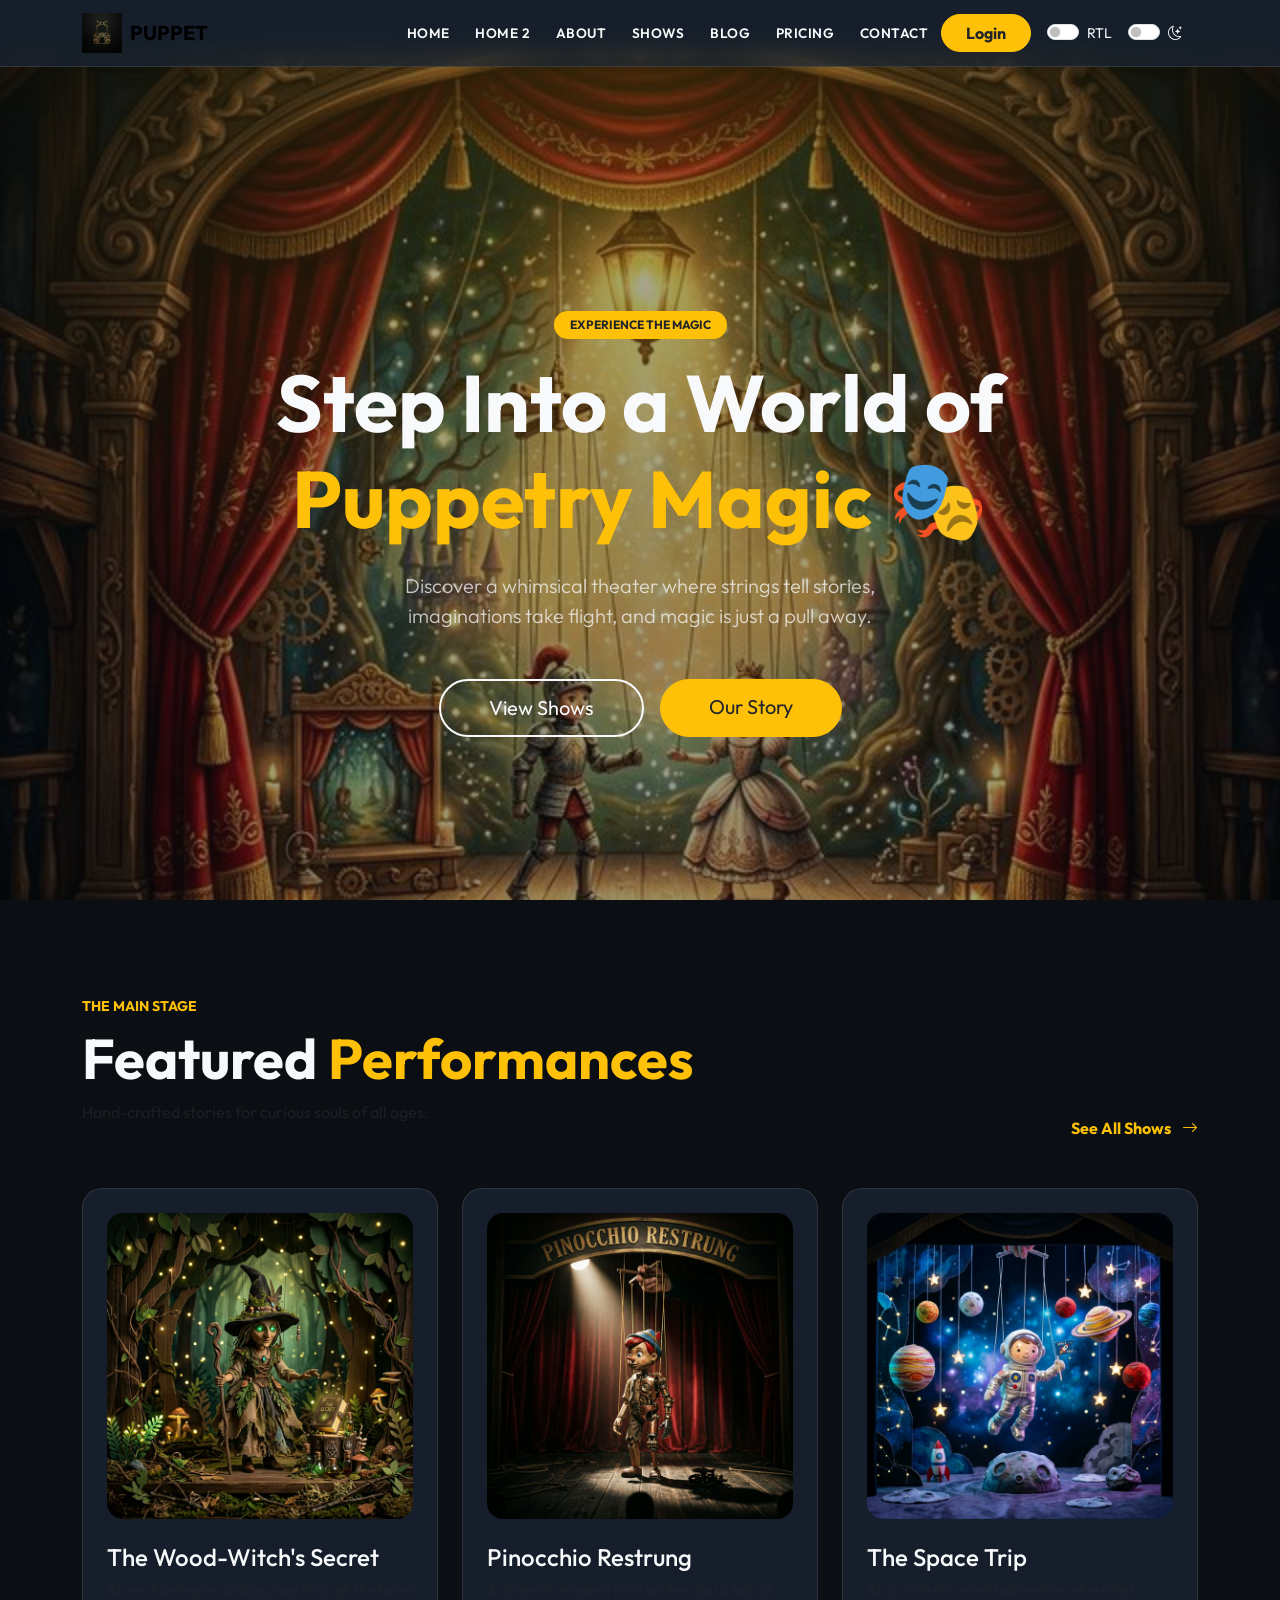
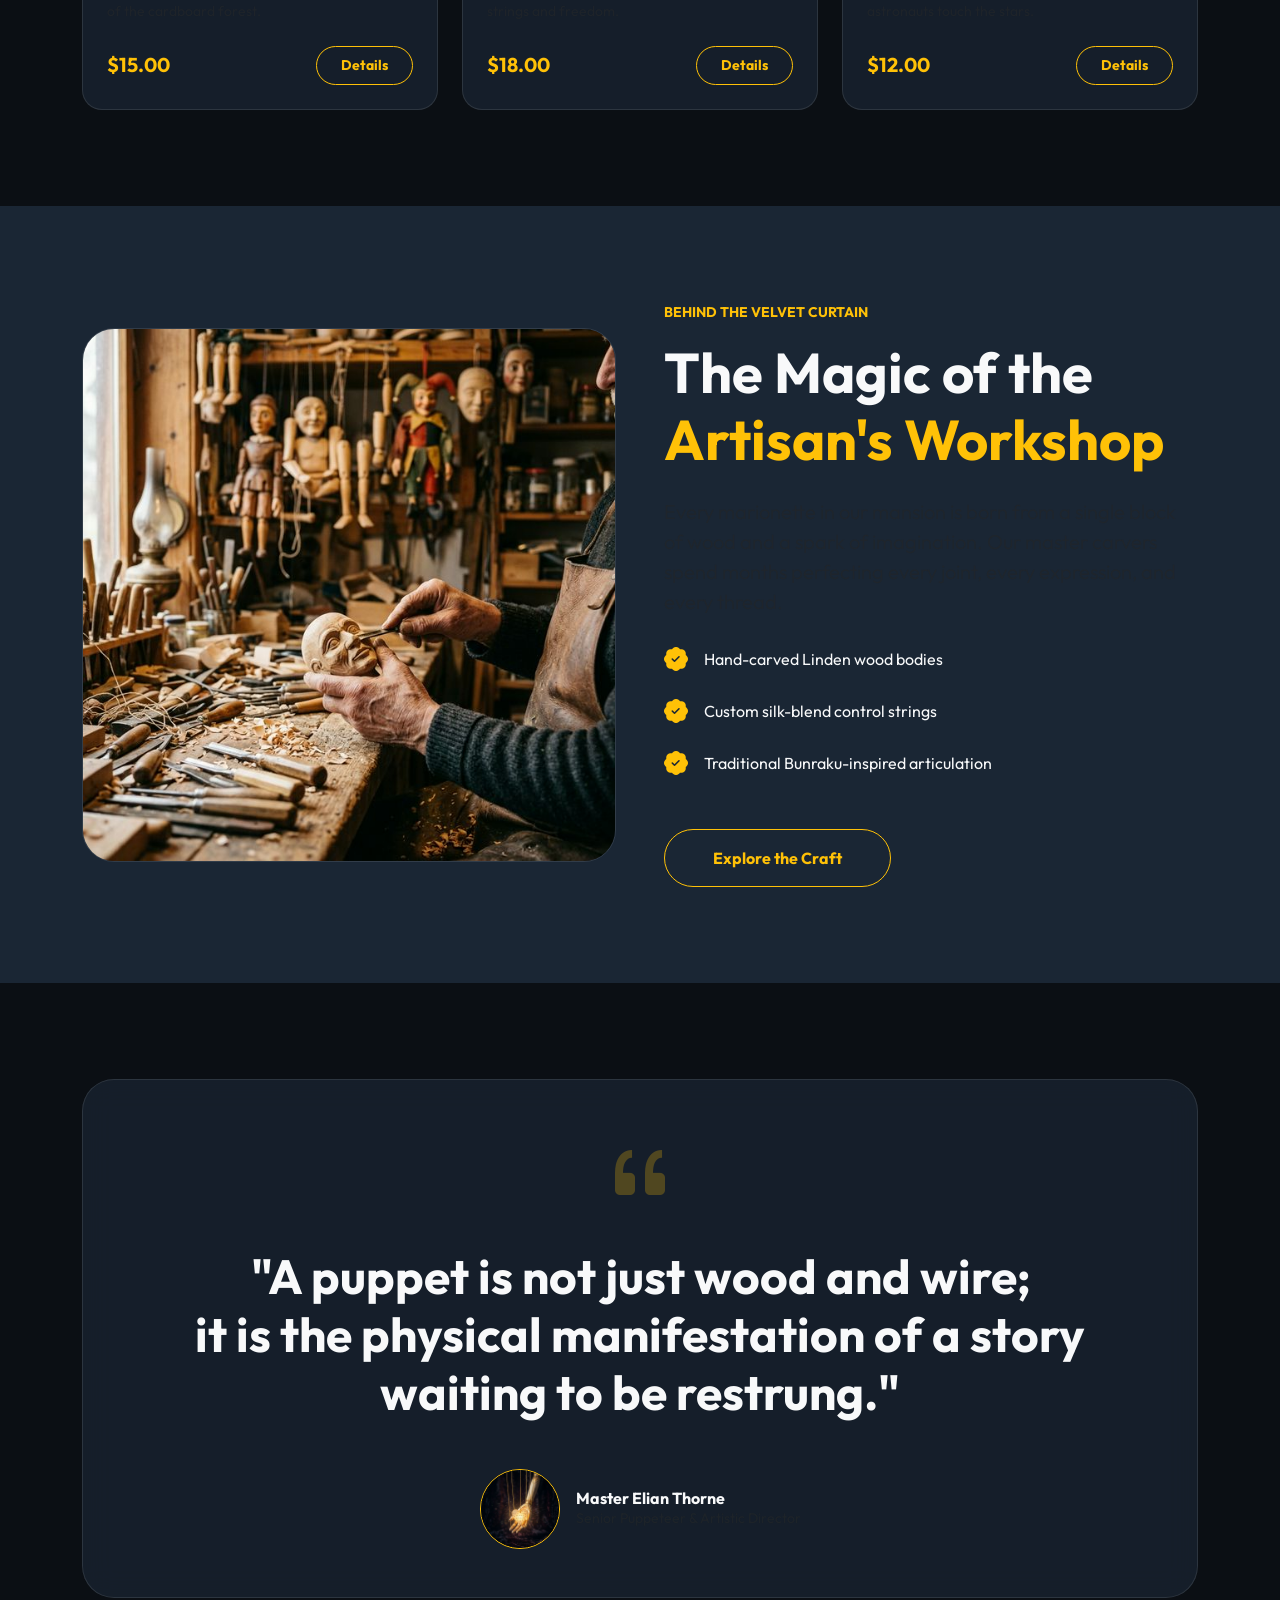
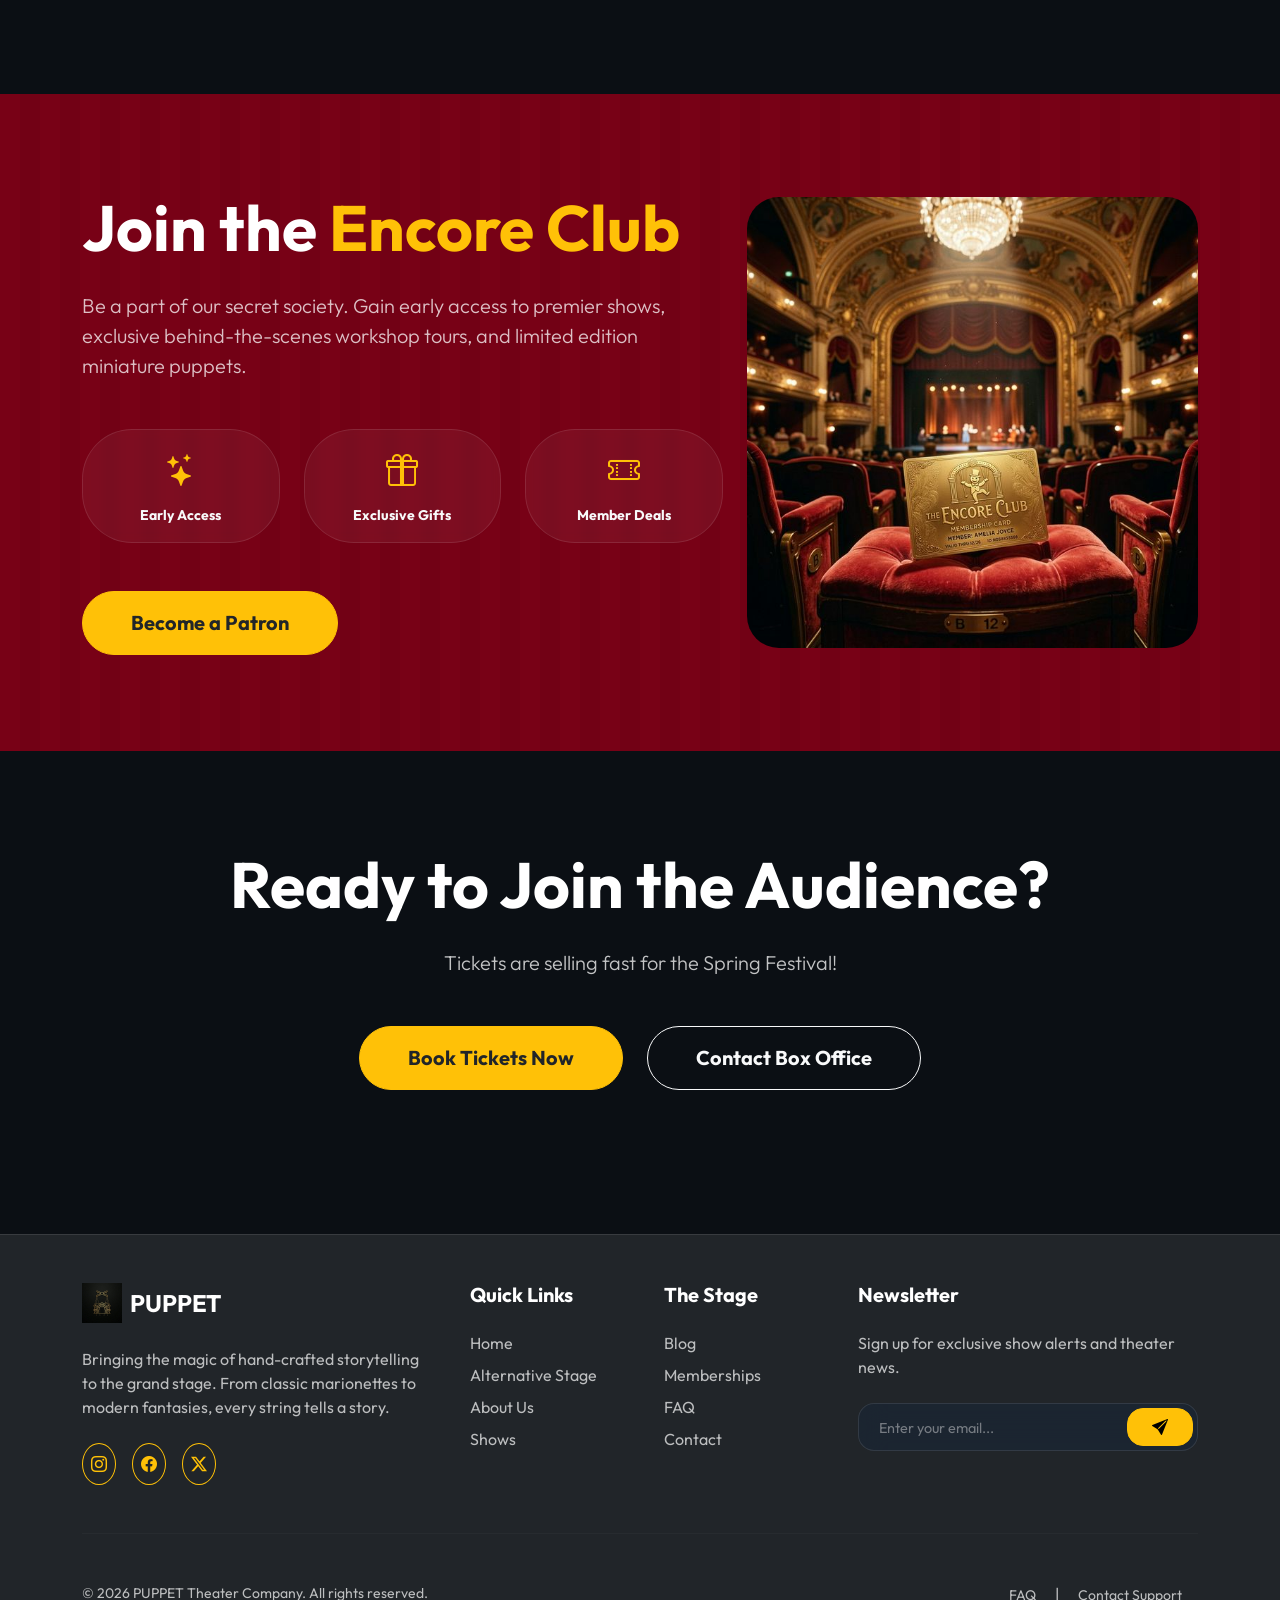
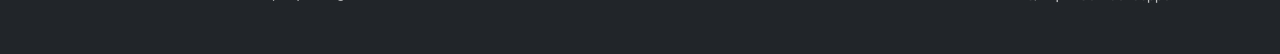
==== index.html @ 128536d9 "Add files via upload First Commit" ====
<!DOCTYPE html>
<html lang="en" dir="ltr">

<head>
    <meta charset="UTF-8">
    <meta name="viewport" content="width=device-width, initial-scale=1.0">
    <title>🎭 PUPPET | Magical Storytelling For All Ages</title>
    <link href="https://cdn.jsdelivr.net/npm/bootstrap@5.3.2/dist/css/bootstrap.min.css" rel="stylesheet">
    <link href="https://cdn.jsdelivr.net/npm/bootstrap-icons@1.11.1/font/bootstrap-icons.css" rel="stylesheet">
    <link href="https://fonts.googleapis.com/css2?family=Outfit:wght@300;400;600;700&display=swap" rel="stylesheet">
    <link rel="stylesheet" href="assets/css/style.css">
</head>

<body class="loading">
    <div class="curtain-container">
        <div class="curtain-side curtain-left"></div>
        <div class="curtain-side curtain-right"></div>
    </div>

    <nav class="navbar navbar-expand-lg nav-puppet fixed-top">
        <div class="container">
            <a class="navbar-brand d-flex align-items-center" href="index.html">
                <img src="assets/images/marionette-logo.png" alt="Puppet Logo" width="40" class="me-2-logical">
                <span class="fw-bold tracking-tight">PUPPET</span>
            </a>
            <button class="navbar-toggler" type="button" data-bs-toggle="collapse" data-bs-target="#mainNav"><span
                    class="navbar-toggler-icon"></span></button>
            <div class="collapse navbar-collapse" id="mainNav">
                <ul class="navbar-nav ms-auto-logical mb-2 mb-lg-0">
                    <li class="nav-item"><a class="nav-link" href="index.html">Home</a></li>
                    <li class="nav-item"><a class="nav-link" href="home-2.html">Home 2</a></li>
                    <li class="nav-item"><a class="nav-link" href="about.html">About</a></li>
                    <li class="nav-item"><a class="nav-link" href="shows.html">Shows</a></li>
                    <li class="nav-item"><a class="nav-link" href="blog.html">Blog</a></li>
                    <li class="nav-item"><a class="nav-link" href="pricing.html">Pricing</a></li>
                    <li class="nav-item"><a class="nav-link" href="contact.html">Contact</a></li>
                </ul>
                <div class="d-flex align-items-center ms-lg-4-logical mt-3 mt-lg-0">
                    <a href="login.html"
                        class="btn btn-warning fw-bold text-dark px-4 rounded-pill me-3-logical">Login</a>
                    <div class="form-check form-switch me-3-logical"><input class="form-check-input" type="checkbox"
                            id="rtl-toggle"><label class="form-check-label small" for="rtl-toggle">RTL</label></div>
                    <div class="form-check form-switch me-3-logical"><input class="form-check-input" type="checkbox"
                            id="theme-toggle"><label class="form-check-label small" for="theme-toggle"><i
                                class="bi bi-moon-stars"></i></label></div>
                </div>
            </div>
        </div>
    </nav>

    <header
        class="hero-section position-relative overflow-hidden d-flex align-items-center justify-content-center text-center">
        <div class="stage-layer stage-depth-1 position-absolute w-100 h-100"
            style="background: url('assets/images/hero-index.png') center/cover; opacity: 0.6;"></div>
        <div class="stage-layer stage-depth-2 position-absolute w-100 h-100"
            style="background: var(--puppet-gradient-stage);"></div>
        <div class="container position-relative z-3 pt-5 reveal">
            <span class="badge bg-warning text-dark px-3 py-2 mb-3 rounded-pill">EXPERIENCE THE MAGIC</span>
            <h1 class="display-1 fw-bold mb-4">Step Into a World of <br><span class="text-warning">Puppetry Magic
                    🎭</span></h1>
            <p class="lead mb-5 opacity-75 max-width-600 mx-auto">Discover a whimsical theater where strings tell
                stories, <br>imaginations take flight, and magic is just a pull away.</p>
            <div class="d-flex justify-content-center gap-3">
                <a href="#featured"
                    class="magnetic-btn btn btn-lg btn-outline-light border-2 px-5 text-decoration-none">View Shows</a>
                <a href="about.html" class="magnetic-btn btn btn-lg btn-warning text-dark px-5 text-decoration-none">Our
                    Story</a>
            </div>
        </div>
    </header>

    <section id="featured" class="py-section">
        <div class="container">
            <div class="d-flex justify-content-between align-items-end mb-5 reveal">
                <div>
                    <span class="text-warning fw-bold text-uppercase small tracking-widest mb-2 d-block">The Main
                        Stage</span>
                    <h2 class="display-4 fw-bold">Featured <span class="text-warning">Performances</span></h2>
                    <p class="text-muted">Hand-crafted stories for curious souls of all ages.</p>
                </div>
                <a href="shows.html" class="text-warning text-decoration-none fw-bold hover-translate-x transition-all">
                    See All Shows <i class="bi bi-arrow-right ms-2-logical"></i>
                </a>
            </div>
            <div class="row g-4">
                <div class="col-md-4 reveal">
                    <div class="anti-gravity-card h-100">
                        <div class="puppet-string"></div>
                        <div class="overflow-hidden rounded-4 mb-4">
                            <img src="assets/images/show1.png" alt="The Wood-Witch's Secret"
                                class="img-fluid hover-zoom transition-all duration-500">
                        </div>
                        <h3 class="h4 my-2">The Wood-Witch's Secret</h3>
                        <p class="small text-muted mb-4">An enchanting musical journey through the heart of the
                            cardboard forest.</p>
                        <div class="d-flex justify-content-between align-items-center">
                            <span class="fw-bold fs-5 text-warning">$15.00</span>
                            <a href="show-details.html"
                                class="btn btn-sm btn-outline-warning rounded-pill px-4 py-2 fw-bold">Details</a>
                        </div>
                    </div>
                </div>
                <!-- ... other items removed for brevity in thinking but I will include them in write ... -->
                <div class="col-md-4 reveal" style="transition-delay: 0.1s">
                    <div class="anti-gravity-card h-100">
                        <div class="puppet-string"></div>
                        <div class="overflow-hidden rounded-4 mb-4">
                            <img src="assets/images/show2.png" alt="Pinocchio Restrung"
                                class="img-fluid hover-zoom transition-all duration-500">
                        </div>
                        <h3 class="h4 my-2">Pinocchio Restrung</h3>
                        <p class="small text-muted mb-4">A dramatic modern twist on the classic tale of strings and
                            freedom.</p>
                        <div class="d-flex justify-content-between align-items-center">
                            <span class="fw-bold fs-5 text-warning">$18.00</span>
                            <a href="show-details.html"
                                class="btn btn-sm btn-outline-warning rounded-pill px-4 py-2 fw-bold">Details</a>
                        </div>
                    </div>
                </div>
                <div class="col-md-4 reveal" style="transition-delay: 0.2s">
                    <div class="anti-gravity-card h-100">
                        <div class="puppet-string"></div>
                        <div class="overflow-hidden rounded-4 mb-4">
                            <img src="assets/images/show3.png" alt="The Space Trip"
                                class="img-fluid hover-zoom transition-all duration-500">
                        </div>
                        <h3 class="h4 my-2">The Space Trip</h3>
                        <p class="small text-muted mb-4">An out-of-this-world adventure where felt astronauts touch the
                            stars.</p>
                        <div class="d-flex justify-content-between align-items-center">
                            <span class="fw-bold fs-5 text-warning">$12.00</span>
                            <a href="show-details.html"
                                class="btn btn-sm btn-outline-warning rounded-pill px-4 py-2 fw-bold">Details</a>
                        </div>
                    </div>
                </div>
            </div>
        </div>
    </section>

    <!-- 🛠️ NEW SECTION 1: THE ARTISAN'S WORKSHOP -->
    <section class="py-section bg-secondary-stage overflow-hidden">
        <div class="container">
            <div class="row align-items-center g-5">
                <div class="col-lg-6 reveal">
                    <div class="workshop-float">
                        <img src="assets/images/workshop.png" alt="Workshop"
                            class="img-fluid rounded-5 shadow-2xl border border-white border-opacity-10">
                    </div>
                </div>
                <div class="col-lg-6 reveal" style="transition-delay: 0.2s">
                    <span class="text-warning fw-bold text-uppercase small tracking-widest mb-3 d-block">Behind the
                        Velvet Curtain</span>
                    <h2 class="display-4 fw-bold mb-4">The Magic of the <br><span class="text-warning">Artisan's
                            Workshop</span></h2>
                    <p class="lead text-muted mb-4">Every marionette in our mansion is born from a single block of wood
                        and a spark of imagination. Our master carvers spend months perfecting every joint, every
                        expression, and every thread.</p>
                    <ul class="list-unstyled mb-5">
                        <li class="mb-3 d-flex align-items-center"><i
                                class="bi bi-patch-check-fill text-warning me-3 fs-4"></i> <span>Hand-carved Linden wood
                                bodies</span></li>
                        <li class="mb-3 d-flex align-items-center"><i
                                class="bi bi-patch-check-fill text-warning me-3 fs-4"></i> <span>Custom silk-blend
                                control strings</span></li>
                        <li class="mb-3 d-flex align-items-center"><i
                                class="bi bi-patch-check-fill text-warning me-3 fs-4"></i> <span>Traditional
                                Bunraku-inspired articulation</span></li>
                    </ul>
                    <a href="about.html" class="btn btn-outline-warning rounded-pill px-5 py-3 fw-bold">Explore the
                        Craft</a>
                </div>
            </div>
        </div>
    </section>

    <!-- 📜 NEW SECTION 2: PUPPET WISDOM -->
    <section class="py-section position-relative">
        <div class="container text-center reveal">
            <div class="wisdom-sparkle p-5 bg-glass rounded-5 border border-white border-opacity-10">
                <i class="bi bi-quote display-1 text-warning opacity-25 mb-4 d-block"></i>
                <h2 class="display-5 fw-bold mb-5 italic">"A puppet is not just wood and wire; <br>it is the physical
                    manifestation of a story <br>waiting to be restrung."</h2>
                <div class="d-flex justify-content-center align-items-center gap-3">
                    <img src="assets/images/wisdom.png" alt="Wisdom" class="rounded-circle border border-warning"
                        width="80" height="80" style="object-fit: cover;">
                    <div class="text-start">
                        <h4 class="h6 mb-0 fw-bold">Master Elian Thorne</h4>
                        <p class="small text-muted mb-0">Senior Puppeteer & Artistic Director</p>
                    </div>
                </div>
            </div>
        </div>
    </section>

    <!-- 🎟️ NEW SECTION 3: THE ENCORE CLUB -->
    <section class="py-section bg-curtain-texture">
        <div class="container">
            <div class="row align-items-center">
                <div class="col-lg-7 reveal encore-slide">
                    <h2 class="display-3 fw-bold text-white mb-4">Join the <span class="text-warning">Encore Club</span>
                    </h2>
                    <p class="lead text-white opacity-75 mb-5">Be a part of our secret society. Gain early access to
                        premier shows, exclusive behind-the-scenes workshop tours, and limited edition miniature
                        puppets.</p>
                    <div class="row g-4 mb-5">
                        <div class="col-6 col-md-4">
                            <div class="glass-pill p-3 text-center"><i
                                    class="bi bi-stars text-warning d-block mb-2 fs-2"></i><span
                                    class="small fw-bold">Early Access</span></div>
                        </div>
                        <div class="col-6 col-md-4">
                            <div class="glass-pill p-3 text-center"><i
                                    class="bi bi-gift text-warning d-block mb-2 fs-2"></i><span
                                    class="small fw-bold">Exclusive Gifts</span></div>
                        </div>
                        <div class="col-12 col-md-4">
                            <div class="glass-pill p-3 text-center"><i
                                    class="bi bi-ticket-perforated text-warning d-block mb-2 fs-2"></i><span
                                    class="small fw-bold">Member Deals</span></div>
                        </div>
                    </div>
                    <a href="signup.html" class="btn btn-warning btn-lg px-5 py-3 fw-bold text-dark rounded-pill">Become
                        a Patron</a>
                </div>
                <div class="col-lg-5 d-none d-lg-block reveal" style="transition-delay: 0.4s">
                    <img src="assets/images/club.png" alt="Encore Club" class="img-fluid rounded-5 shadow-2xl">
                </div>
            </div>
        </div>
    </section>

    <!-- 🎪 EVENT BANNER / CTA -->
    <section class="py-section text-center text-white overflow-hidden position-relative">
        <div class="container position-relative z-1 reveal">
            <h2 class="display-3 fw-bold mb-4">Ready to Join the Audience?</h2>
            <p class="lead mb-5 opacity-75">Tickets are selling fast for the Spring Festival!</p>
            <div class="d-flex justify-content-center gap-4">
                <a href="pricing.html"
                    class="magnetic-btn btn btn-warning btn-lg px-5 py-3 fw-bold text-dark text-decoration-none">Book
                    Tickets Now</a>
                <a href="contact.html"
                    class="magnetic-btn btn btn-outline-light btn-lg px-5 py-3 fw-bold text-decoration-none">Contact Box
                    Office</a>
            </div>
        </div>
    </section>

    <!-- 🎭 NEW 4-COLUMN FOOTER (PUPPET THEATER) -->
    <footer class="py-5 bg-dark border-top border-white border-opacity-10 mt-5">
        <div class="container">
            <div class="row g-5">
                <!-- Col 1: Branding & Socials -->
                <div class="col-lg-4 reveal">
                    <a class="navbar-brand d-flex align-items-center mb-4" href="index.html">
                        <img src="assets/images/marionette-logo.png" alt="Puppet Logo" width="40" class="me-2-logical">
                        <span class="fw-bold tracking-tight text-white fs-4">PUPPET</span>
                    </a>
                    <p class="text-muted mb-4 opacity-75">Bringing the magic of hand-crafted storytelling to the grand
                        stage. From classic marionettes to modern fantasies, every string tells a story.</p>
                    <div class="d-flex gap-3">
                        <a href="#" class="btn btn-outline-warning rounded-circle p-2 social-bounce-item"><i
                                class="bi bi-instagram"></i></a>
                        <a href="#" class="btn btn-outline-warning rounded-circle p-2 social-bounce-item"><i
                                class="bi bi-facebook"></i></a>
                        <a href="#" class="btn btn-outline-warning rounded-circle p-2 social-bounce-item"><i
                                class="bi bi-twitter-x"></i></a>
                    </div>
                </div>
                <!-- Col 2: Navigation -->
                <div class="col-lg-2 reveal" style="transition-delay: 0.1s">
                    <h5 class="fw-bold mb-4 text-white">Quick Links</h5>
                    <ul class="list-unstyled">
                        <li class="mb-2"><a href="index.html"
                                class="text-muted text-decoration-none hover-warning">Home</a></li>
                        <li class="mb-2"><a href="home-2.html"
                                class="text-muted text-decoration-none hover-warning">Alternative Stage</a></li>
                        <li class="mb-2"><a href="about.html"
                                class="text-muted text-decoration-none hover-warning">About Us</a></li>
                        <li class="mb-2"><a href="shows.html"
                                class="text-muted text-decoration-none hover-warning">Shows</a></li>
                    </ul>
                </div>
                <!-- Col 3: Community/Resources -->
                <div class="col-lg-2 reveal" style="transition-delay: 0.2s">
                    <h5 class="fw-bold mb-4 text-white">The Stage</h5>
                    <ul class="list-unstyled">
                        <li class="mb-2"><a href="blog.html"
                                class="text-muted text-decoration-none hover-warning">Blog</a></li>
                        <li class="mb-2"><a href="pricing.html"
                                class="text-muted text-decoration-none hover-warning">Memberships</a></li>
                        <li class="mb-2"><a href="faq.html"
                                class="text-muted text-decoration-none hover-warning">FAQ</a></li>
                        <li class="mb-2"><a href="contact.html"
                                class="text-muted text-decoration-none hover-warning">Contact</a></li>
                    </ul>
                </div>
                <!-- Col 4: Newsletter Subscription -->
                <div class="col-lg-4 reveal" style="transition-delay: 0.3s">
                    <h5 class="fw-bold mb-4 text-white">Newsletter</h5>
                    <p class="text-muted mb-4 opacity-75">Sign up for exclusive show alerts and theater news.</p>
                    <div class="input-group mb-3 bg-glass rounded-4 p-1">
                        <input type="email"
                            class="form-control bg-transparent border-0 text-white placeholder-muted px-3"
                            placeholder="Enter your email...">
                        <button class="btn btn-warning rounded-4 px-4" type="button"><i
                                class="bi bi-send-fill"></i></button>
                    </div>
                </div>
            </div>
            <hr class="my-5 border-white border-opacity-10 text-white">
            <div class="row align-items-center reveal" style="transition-delay: 0.4s">
                <div class="col-md-6 text-center text-md-start mb-3 mb-md-0">
                    <p class="mb-0 text-muted small">&copy; 2026 PUPPET Theater Company. All rights reserved.</p>
                </div>
                <div class="col-md-6 text-center text-md-end">
                    <a href="faq.html" class="text-muted text-decoration-none small mx-3 hover-warning">FAQ</a>
                    <span class="text-muted opacity-25">|</span>
                    <a href="contact.html" class="text-muted text-decoration-none small mx-3 hover-warning">Contact
                        Support</a>
                </div>
            </div>
        </div>
    </footer>

    <script src="https://cdn.jsdelivr.net/npm/bootstrap@5.3.2/dist/js/bootstrap.bundle.min.js"></script>
    <script src="assets/js/main.js"></script>
</body>

</html>
---- assets/css/style.css ----
/* 
    🎭 PUPPET THEATER COMPANY - CORE DESIGN SYSTEM
    ✨ Whimsical + Magical + Storybook
*/

:root {
    /* 🎨 COLOR SYSTEM (STRICT 3 BASE + EXTENSIONS) */
    --puppet-bg-dark: #0B0F14;
    --puppet-bg-secondary: #1A2634;
    --puppet-accent: #FFD700;
    --puppet-curtain-primary: #C1121F;
    --puppet-curtain-dark: #780116;
    --puppet-warm-beige: #F5E6CA;
    --puppet-sky-blue: #89CFF0;
    --puppet-text-light: #F8F9FA;
    --puppet-text-muted: #ADB5BD;

    --puppet-gradient-stage: radial-gradient(circle at top, rgba(255, 215, 0, 0.15) 0%, transparent 70%);
    --puppet-gradient-curtain: linear-gradient(90deg, #C1121F 0%, #E63946 25%, #C1121F 50%, #E63946 75%, #C1121F 100%);

    --ease-puppet: cubic-bezier(0.68, -0.6, 0.32, 1.6);
    --ease-float: cubic-bezier(0.445, 0.05, 0.55, 0.95);
    --animation-speed-slow: 4s;
    --animation-speed-base: 0.5s;
    --animation-speed-fast: 0.3s;

    --section-padding: 6rem 0;
    --card-radius: 20px;
    --glass-bg: rgba(26, 38, 52, 0.7);
    --glass-border: rgba(255, 255, 255, 0.1);
}

[data-theme="light"] {
    --puppet-bg-dark: #F5E6CA;
    --puppet-bg-secondary: #FFFFFF;
    --puppet-accent: #C1121F;
    --puppet-text-light: #0B0F14;
    --puppet-text-muted: #495057;
    --glass-bg: rgba(255, 255, 255, 0.8);
    --glass-border: rgba(11, 15, 20, 0.1);
    --puppet-gradient-stage: radial-gradient(circle at top, rgba(193, 18, 31, 0.05) 0%, transparent 70%);
}

* {
    margin: 0;
    padding: 0;
    box-sizing: border-box;
}

body {
    font-family: 'Outfit', sans-serif;
    background-color: var(--puppet-bg-dark);
    color: var(--puppet-text-light);
    overflow-x: hidden;
    scroll-behavior: smooth;
    transition: background-color 0.5s ease-in-out, color 0.5s ease-in-out;
}

[dir="rtl"] {
    text-align: right;
}

.anti-gravity-card {
    transition: transform var(--animation-speed-base) var(--ease-puppet), box-shadow var(--animation-speed-base) ease;
    border: 1px solid var(--glass-border);
    background: var(--glass-bg);
    border-radius: var(--card-radius);
    padding: 1.5rem;
    position: relative;
    overflow: hidden;
}

.anti-gravity-card:hover {
    transform: translateY(-20px) scale(1.02);
    box-shadow: 0 30px 60px -12px rgba(0, 0, 0, 0.5);
    border-color: var(--puppet-accent);
}

@keyframes puppet-sway {
    0% {
        transform: rotate(-3deg);
        transform-origin: top center;
    }

    50% {
        transform: rotate(3deg);
        transform-origin: top center;
    }

    100% {
        transform: rotate(-3deg);
        transform-origin: top center;
    }
}

.puppet-float {
    animation: puppet-float var(--animation-speed-slow) var(--ease-float) infinite alternate;
}

@keyframes puppet-float {
    0% {
        transform: translateY(0);
    }

    100% {
        transform: translateY(-30px);
    }
}

.puppet-string {
    position: absolute;
    width: 1px;
    height: 100px;
    background: rgba(255, 255, 255, 0.2);
    top: -100px;
    left: 50%;
    transform: translateX(-50%);
    transition: height var(--animation-speed-base) var(--ease-puppet);
}

.anti-gravity-card:hover .puppet-string {
    height: 140px;
}

.curtain-container {
    position: fixed;
    top: 0;
    left: 0;
    width: 100%;
    height: 100%;
    z-index: 9999;
    display: flex;
    pointer-events: none;
    transition: opacity 1s ease-in-out;
}

.curtain-side {
    flex: 1;
    height: 100%;
    background: var(--puppet-gradient-curtain);
    transition: transform 1.5s cubic-bezier(0.77, 0, 0.175, 1);
    background-size: 200% 100%;
    box-shadow: 0 0 50px rgba(0, 0, 0, 0.8);
    position: relative;
}

.curtain-left {
    transform-origin: left;
    border-inline-end: 2px solid var(--puppet-accent);
}

.curtain-right {
    transform-origin: right;
    border-inline-start: 2px solid var(--puppet-accent);
}

body.loaded .curtain-left {
    transform: scaleX(0);
}

body.loaded .curtain-right {
    transform: scaleX(0);
}

body.loaded .curtain-container {
    opacity: 0;
}

.nav-puppet {
    background: var(--glass-bg);
    backdrop-filter: blur(10px);
    border-bottom: 1px solid var(--glass-border);
    transition: all 0.3s ease;
}

.nav-link {
    color: var(--puppet-text-light) !important;
    text-transform: uppercase;
    font-size: 0.85rem;
    font-weight: 600;
    letter-spacing: 0.5px;
    padding-inline: 0.8rem !important;
    position: relative;
    white-space: nowrap;
}

.nav-link::after {
    content: '';
    position: absolute;
    bottom: 0;
    left: 50%;
    width: 0;
    height: 2px;
    background: var(--puppet-accent);
    transition: all 0.3s ease;
    transform: translateX(-50%);
}

.nav-link:hover::after {
    width: 50%;
}

.spotlight-hover {
    position: relative;
    overflow: hidden;
}

.magnetic-btn {
    position: relative;
    border-radius: 50px;
    padding: 12px 30px;
    transition: transform 0.3s cubic-bezier(0.23, 1, 0.32, 1);
    overflow: hidden;
    z-index: 1;
}

.magnetic-btn::before {
    content: '';
    position: absolute;
    top: 0;
    left: 0;
    width: 100%;
    height: 100%;
    background: var(--puppet-accent);
    transform: scaleX(0);
    transform-origin: right;
    transition: transform 0.5s cubic-bezier(0.23, 1, 0.32, 1);
    z-index: -1;
}

.magnetic-btn:hover::before {
    transform: scaleX(1);
    transform-origin: left;
}

.hero-section {
    min-height: 100vh;
    padding-top: 100px;
    background-color: var(--puppet-bg-dark);
}

.py-section {
    padding: var(--section-padding);
}

.bg-glass {
    background: var(--glass-bg);
    backdrop-filter: blur(15px);
    border: 1px solid var(--glass-border);
}

.bg-secondary-stage {
    background-color: var(--puppet-bg-secondary);
}

.max-width-600 {
    max-width: 600px;
}

.countdown-unit {
    text-align: center;
    background: rgba(255, 255, 255, 0.05);
    padding: 1rem;
    border-radius: 12px;
    min-width: 80px;
}

.countdown-unit span {
    display: block;
    font-size: 1.5rem;
    font-weight: 700;
    color: var(--puppet-accent);
}

.countdown-unit label {
    font-size: 0.7rem;
    text-transform: uppercase;
    opacity: 0.5;
}

.reveal {
    opacity: 0;
    transform: translateY(30px);
    transition: all 0.8s cubic-bezier(0.23, 1, 0.32, 1);
}

.reveal.visible {
    opacity: 1;
    transform: translateY(0);
}

.lightbox-overlay {
    position: fixed;
    top: 0;
    left: 0;
    width: 100%;
    height: 100%;
    background: rgba(0, 0, 0, 0.9);
    display: flex;
    justify-content: center;
    align-items: center;
    opacity: 0;
    visibility: hidden;
    z-index: 1050;
    transition: 0.3s;
}

.lightbox-overlay.active {
    opacity: 1;
    visibility: visible;
}

.lightbox-content {
    max-width: 80%;
    max-height: 80%;
    position: relative;
}

.lightbox-content img {
    width: 100%;
    height: auto;
    border: 3px solid var(--puppet-accent);
    border-radius: 10px;
}

.lightbox-close {
    position: absolute;
    top: -40px;
    right: 0;
    font-size: 2rem;
    color: white;
    cursor: pointer;
}

.bg-curtain-texture {
    background: var(--puppet-curtain-dark);
    background-image: repeating-linear-gradient(90deg, transparent, transparent 20px, rgba(0, 0, 0, 0.05) 20px, rgba(0, 0, 0, 0.05) 40px);
}

/* 🌍 RTL LOGICAL PROPERTY HELPERS */
.ms-auto-logical {
    margin-inline-start: auto !important;
}

.me-auto-logical {
    margin-inline-end: auto !important;
}

.ms-1-logical {
    margin-inline-start: 0.25rem !important;
}

.me-1-logical {
    margin-inline-end: 0.25rem !important;
}

.ms-2-logical {
    margin-inline-start: 0.5rem !important;
}

.me-2-logical {
    margin-inline-end: 0.5rem !important;
}

.ms-3-logical {
    margin-inline-start: 1rem !important;
}

.me-3-logical {
    margin-inline-end: 1rem !important;
}

.ms-4-logical {
    margin-inline-start: 1.5rem !important;
}

.me-4-logical {
    margin-inline-end: 1.5rem !important;
}

[dir="rtl"] .puppet-string {
    left: auto;
    right: 50%;
    transform: translateX(50%);
}

@media (max-width: 992px) {
    :root {
        --section-padding: 4rem 0;
    }

    .display-1 {
        font-size: 3.5rem !important;
    }

    .hero-section {
        padding-top: 120px;
    }

    .anti-gravity-card:hover {
        transform: translateY(-10px) scale(1.01);
    }
}

/* 🎭 SKEW HERO LAYOUT & RESPONSIVE FIXES */
.skw-hero {
    position: relative;
    height: 70vh;
    min-height: 500px;
    overflow: hidden;
    background: var(--puppet-bg-dark);
    padding-top: 100px;
}

.skw-hero__side {
    position: absolute;
    top: 0;
    left: 0;
    width: 60%;
    height: 100%;
    background: url('../images/blog-hero.png') center/cover;
    clip-path: polygon(0 0, 100% 0, 80% 100%, 0% 100%);
    z-index: 1;
}

/* TABLET FIX: Prevent text from being hidden behind image skew */
@media (max-width: 991px) {
    .skw-hero {
        height: auto;
        min-height: initial;
        padding-bottom: 4rem;
        padding-top: 80px;
    }

    .skw-hero__side {
        width: 100%;
        height: 300px;
        position: relative;
        clip-path: polygon(0 0, 100% 0, 100% 90%, 0% 100%);
    }

    .skw-hero__content-body {
        margin-top: -50px;
        background: var(--puppet-bg-dark);
        padding: 2.5rem 1.5rem;
        border-radius: var(--card-radius);
        position: relative;
        z-index: 20;
        text-align: center !important;
        box-shadow: 0 -20px 40px rgba(0, 0, 0, 0.4);
    }
}

.hover-zoom:hover {
    transform: scale(1.05);
}

.hover-translate-x:hover i {
    transform: translateX(5px);
}

/*  UNIQUE HOMEPAGE ANIMATIONS */
.workshop-float {
    animation: workshop-float 6s ease-in-out infinite;
}

@keyframes workshop-float {

    0%,
    100% {
        transform: translateY(0) rotate(0);
    }

    50% {
        transform: translateY(-15px) rotate(1deg);
    }
}

.wisdom-sparkle {
    position: relative;
    overflow: hidden;
}

.wisdom-sparkle::after {
    content: '';
    position: absolute;
    top: -50%;
    left: -50%;
    width: 200%;
    height: 200%;
    background: radial-gradient(circle at center, rgba(255, 215, 0, 0.1) 0%, transparent 70%);
    opacity: 0;
    transition: opacity 0.5s ease;
    pointer-events: none;
}

.wisdom-sparkle:hover::after {
    opacity: 1;
}

.encore-slide {
    transform: translateX(-50px);
    opacity: 0;
    transition: all 1s var(--ease-puppet);
}

.reveal.visible.encore-slide {
    transform: translateX(0);
    opacity: 1;
}

.glass-pill {
    background: rgba(255, 255, 255, 0.05);
    border: 1px solid rgba(255, 255, 255, 0.1);
    backdrop-filter: blur(5px);
    border-radius: 50px;
}

/*  HOME 2 PREMIUM ANIMATIONS */
.hover-glow:hover {
    box-shadow: 0 0 40px rgba(255, 215, 0, 0.4);
    border-color: var(--puppet-accent);
}

.flicker-anim {
    animation: flicker 3s infinite;
}

@keyframes flicker {

    0%,
    100% {
        opacity: 1;
    }

    50% {
        opacity: 0.8;
    }

    70% {
        opacity: 0.9;
    }
}

.string-bounce:hover {
    animation: string-bounce 0.8s var(--ease-puppet);
}

@keyframes string-bounce {

    0%,
    100% {
        transform: scaleY(1);
    }

    50% {
        transform: scaleY(1.1);
    }
}

.sway-slow {
    animation: sway-slow 10s ease-in-out infinite alternate;
}

@keyframes sway-slow {
    from {
        transform: rotate(-2deg);
    }

    to {
        transform: rotate(2deg);
    }
}

/*  ABOUT PAGE UNIQUE ANIMATIONS */
.vintage-fade {
    opacity: 0;
    filter: sepia(0.5);
    transition: all 1.5s ease-out;
}

.reveal.visible.vintage-fade {
    opacity: 1;
    filter: sepia(0);
}

.character-bob {
    animation: character-bob 4s ease-in-out infinite alternate;
}

@keyframes character-bob {
    from {
        transform: translateY(0);
    }

    to {
        transform: translateY(-10px) rotate(2deg);
    }
}

.vision-pulse {
    animation: vision-pulse 5s infinite;
}

@keyframes vision-pulse {

    0%,
    100% {
        box-shadow: 0 0 20px rgba(255, 215, 0, 0.2);
    }

    50% {
        box-shadow: 0 0 50px rgba(255, 215, 0, 0.5);
    }
}

/*  SHOWS PAGE UNIQUE ANIMATIONS */
.list-stagger {
    display: flex;
    flex-direction: column;
    gap: 1rem;
}

.list-stagger-item {
    background: rgba(255, 255, 255, 0.03);
    border: 1px solid rgba(255, 255, 255, 0.05);
    padding: 1.5rem;
    border-radius: 12px;
    transform: scale(0.95);
    opacity: 0;
    transition: all 0.6s var(--ease-puppet);
}

.reveal.visible .list-stagger-item {
    transform: scale(1);
    opacity: 1;
}

.glamour-reveal {
    transform: translateY(40px);
    opacity: 0;
    transition: all 1.2s cubic-bezier(0.2, 0.8, 0.2, 1);
}

.reveal.visible.glamour-reveal {
    transform: translateY(0);
    opacity: 1;
}

.crystal-shimmer {
    position: relative;
    overflow: hidden;
}

.crystal-shimmer::after {
    content: '';
    position: absolute;
    top: -100%;
    left: -100%;
    width: 300%;
    height: 300%;
    background: linear-gradient(45deg, transparent 45%, rgba(255, 255, 255, 0.1) 50%, transparent 55%);
    animation: shimmer 4s infinite linear;
}

@keyframes shimmer {
    from {
        transform: translate(-30%, -30%);
    }

    to {
        transform: translate(30%, 30%);
    }
}

/*  BLOG PAGE UNIQUE ANIMATIONS */
.envelope-float {
    animation: envelope-float 5s ease-in-out infinite;
}

@keyframes envelope-float {

    0%,
    100% {
        transform: translateY(0) rotate(0);
    }

    50% {
        transform: translateY(-20px) rotate(2deg);
    }
}

.author-tag {
    position: relative;
    display: inline-block;
    transition: all 0.3s ease;
}

.author-tag:hover {
    transform: scale(1.05);
    color: var(--puppet-accent);
}

.video-card {
    position: relative;
    overflow: hidden;
    border-radius: 20px;
    transition: all 0.5s var(--ease-puppet);
    cursor: pointer;
}

.video-card:hover {
    transform: scale(1.02);
    filter: brightness(1.2);
}

/*  PRICING PAGE UNIQUE ANIMATIONS */
.hover-tilt {
    transition: transform 0.6s cubic-bezier(0.2, 0.8, 0.2, 1);
}

.hover-tilt:hover {
    transform: perspective(1000px) rotateX(2deg) rotateY(-2deg) scale(1.02);
}

.gift-float {
    animation: gift-float 6s ease-in-out infinite;
}

@keyframes gift-float {

    0%,
    100% {
        transform: translateY(0) rotate(-1deg);
    }

    50% {
        transform: translateY(-15px) rotate(1deg);
    }
}

.deal-pulse {
    animation: deal-pulse 2s infinite;
}

@keyframes deal-pulse {
    0% {
        box-shadow: 0 0 0 0 rgba(255, 193, 7, 0.4);
    }

    70% {
        box-shadow: 0 0 0 20px rgba(255, 193, 7, 0);
    }

    100% {
        box-shadow: 0 0 0 0 rgba(255, 193, 7, 0);
    }
}

/*  CONTACT PAGE UNIQUE ANIMATIONS */
.map-frame {
    filter: grayscale(1) invert(1) contrast(1.2) opacity(0.8);
    transition: all 1s ease;
    border-radius: 30px;
    overflow: hidden;
}

.map-frame:hover {
    filter: grayscale(0) invert(0) contrast(1) opacity(1);
}

.social-bounce-item {
    transition: all 0.5s cubic-bezier(0.175, 0.885, 0.32, 1.275);
}

.social-bounce-item:hover {
    transform: translateY(-10px) scale(1.1);
    color: var(--puppet-accent);
}

.secret-ink {
    opacity: 0;
    transform: translateY(20px);
    filter: blur(5px);
    transition: all 1.5s var(--ease-puppet);
}

.reveal.visible.secret-ink {
    opacity: 1;
    transform: translateY(0);
    filter: blur(0);
}

/*  GLOBAL HERO BACKGROUND SYSTEM */
.hero-bg-overlay {
    position: relative;
    overflow: hidden;
    background-size: cover;
    background-position: center;
}

.hero-bg-overlay::before {
    content: '';
    position: absolute;
    top: 0;
    left: 0;
    width: 100%;
    height: 100%;
    background: linear-gradient(to bottom, rgba(11, 15, 20, 0.8), rgba(11, 15, 20, 0.6));
    z-index: 1;
}

[data-theme='light'] .hero-bg-overlay::before {
    background: linear-gradient(to bottom, rgba(245, 230, 202, 0.8), rgba(245, 230, 202, 0.6));
}

.hero-bg-overlay .container {
    position: relative;
    z-index: 2;
}

.hero-bg-overlay {
    color: var(--puppet-text-light) !important;
}

.hero-bg-overlay .text-muted,
.hero-bg-overlay p.lead {
    color: var(--puppet-text-light) !important;
    opacity: 0.8 !important;
}

.hero-bg-overlay h1,
.hero-bg-overlay h2,
.hero-bg-overlay h3 {
    color: var(--puppet-text-light) !important;
    text-shadow: 0 4px 10px rgba(0, 0, 0, 0.5);
}

.hero-bg-overlay .text-warning {
    color: var(--puppet-accent) !important;
}

.hover-warning {
    transition: color 0.3s ease;
}

.hover-warning:hover {
    color: var(--puppet-accent) !important;
}

.placeholder-muted::placeholder {
    color: rgba(255, 255, 255, 0.4);
    font-size: 0.9rem;
}

footer.bg-dark {
    color: #ffffff !important;
}

footer.bg-dark .text-muted {
    color: rgba(255, 255, 255, 0.7) !important;
    opacity: 1 !important;
}

footer.bg-dark a.text-muted:hover {
    color: var(--puppet-accent) !important;
}

footer.bg-dark h5 {
    color: #ffffff !important;
}

footer.bg-dark .navbar-brand span {
    color: #ffffff !important;
}

footer.bg-dark .list-unstyled a {
    color: rgba(255, 255, 255, 0.7) !important;
}

footer.bg-dark .list-unstyled a:hover {
    color: var(--puppet-accent) !important;
}
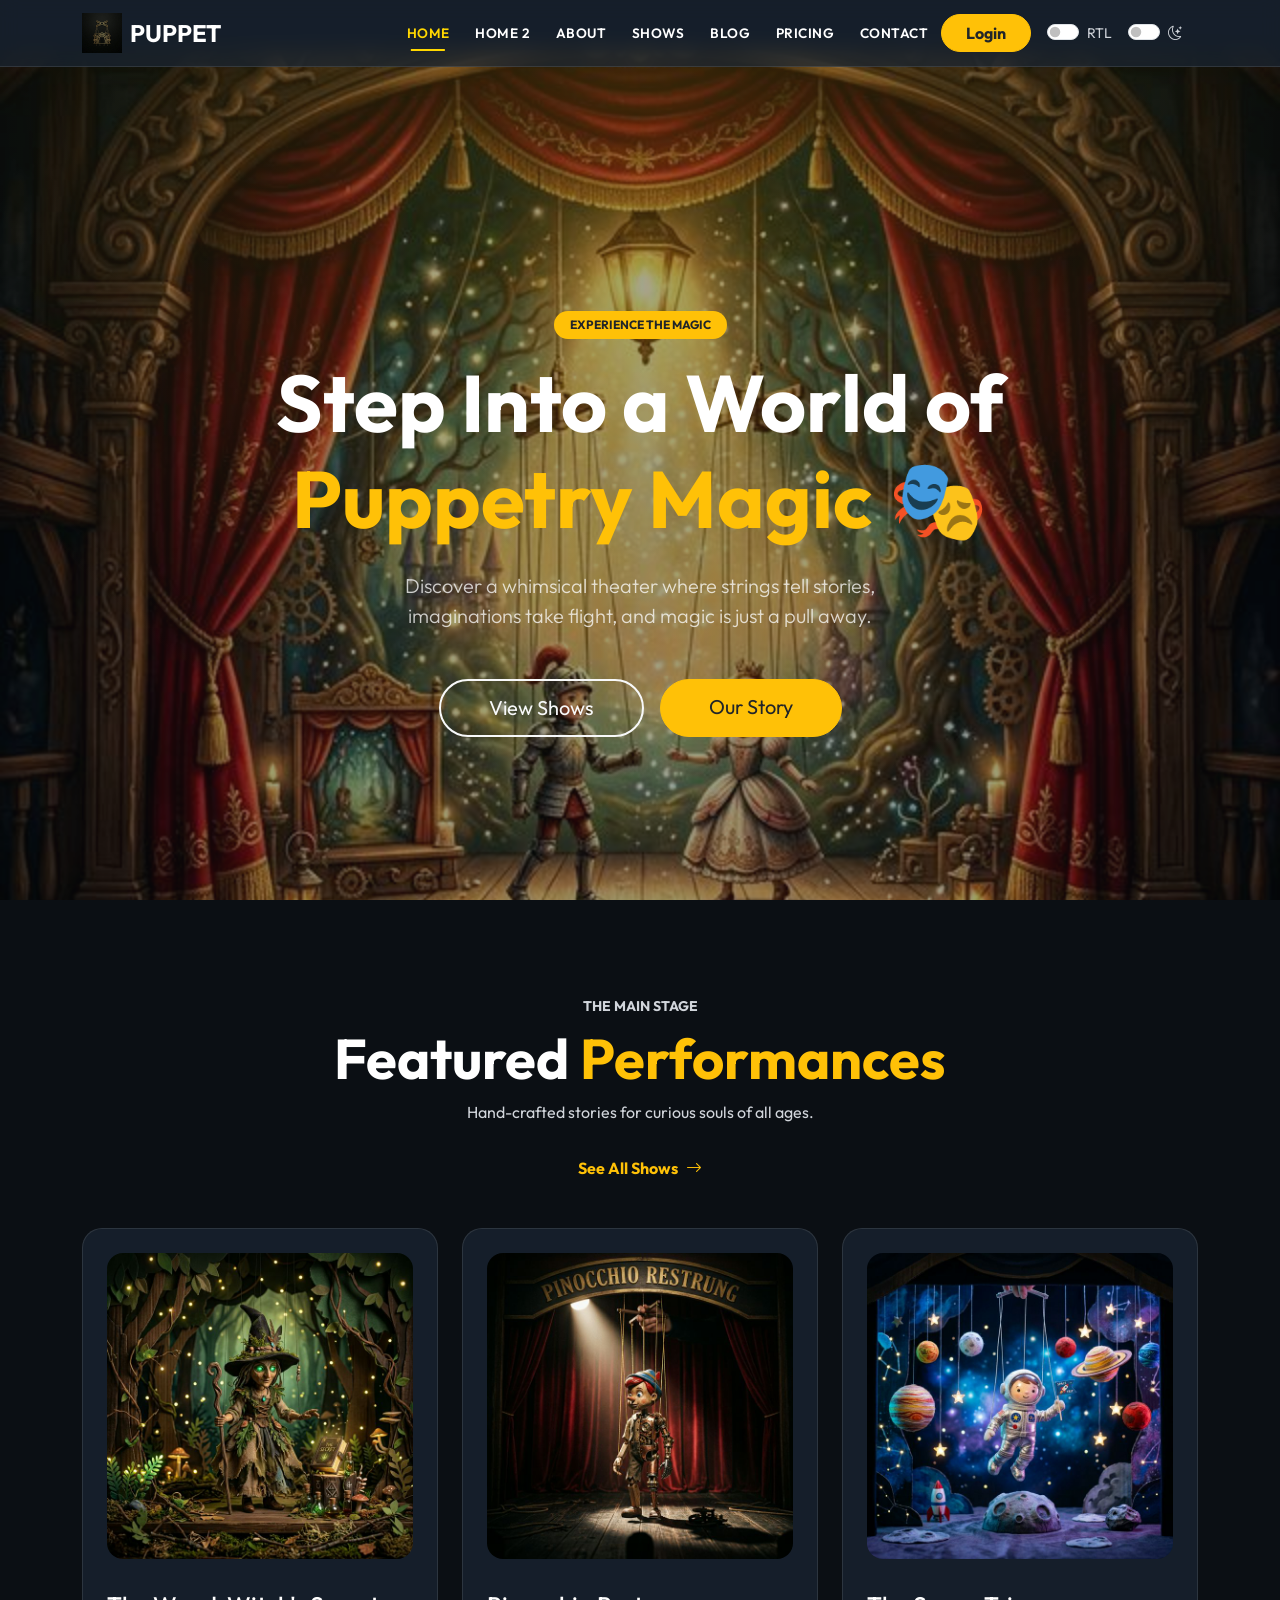
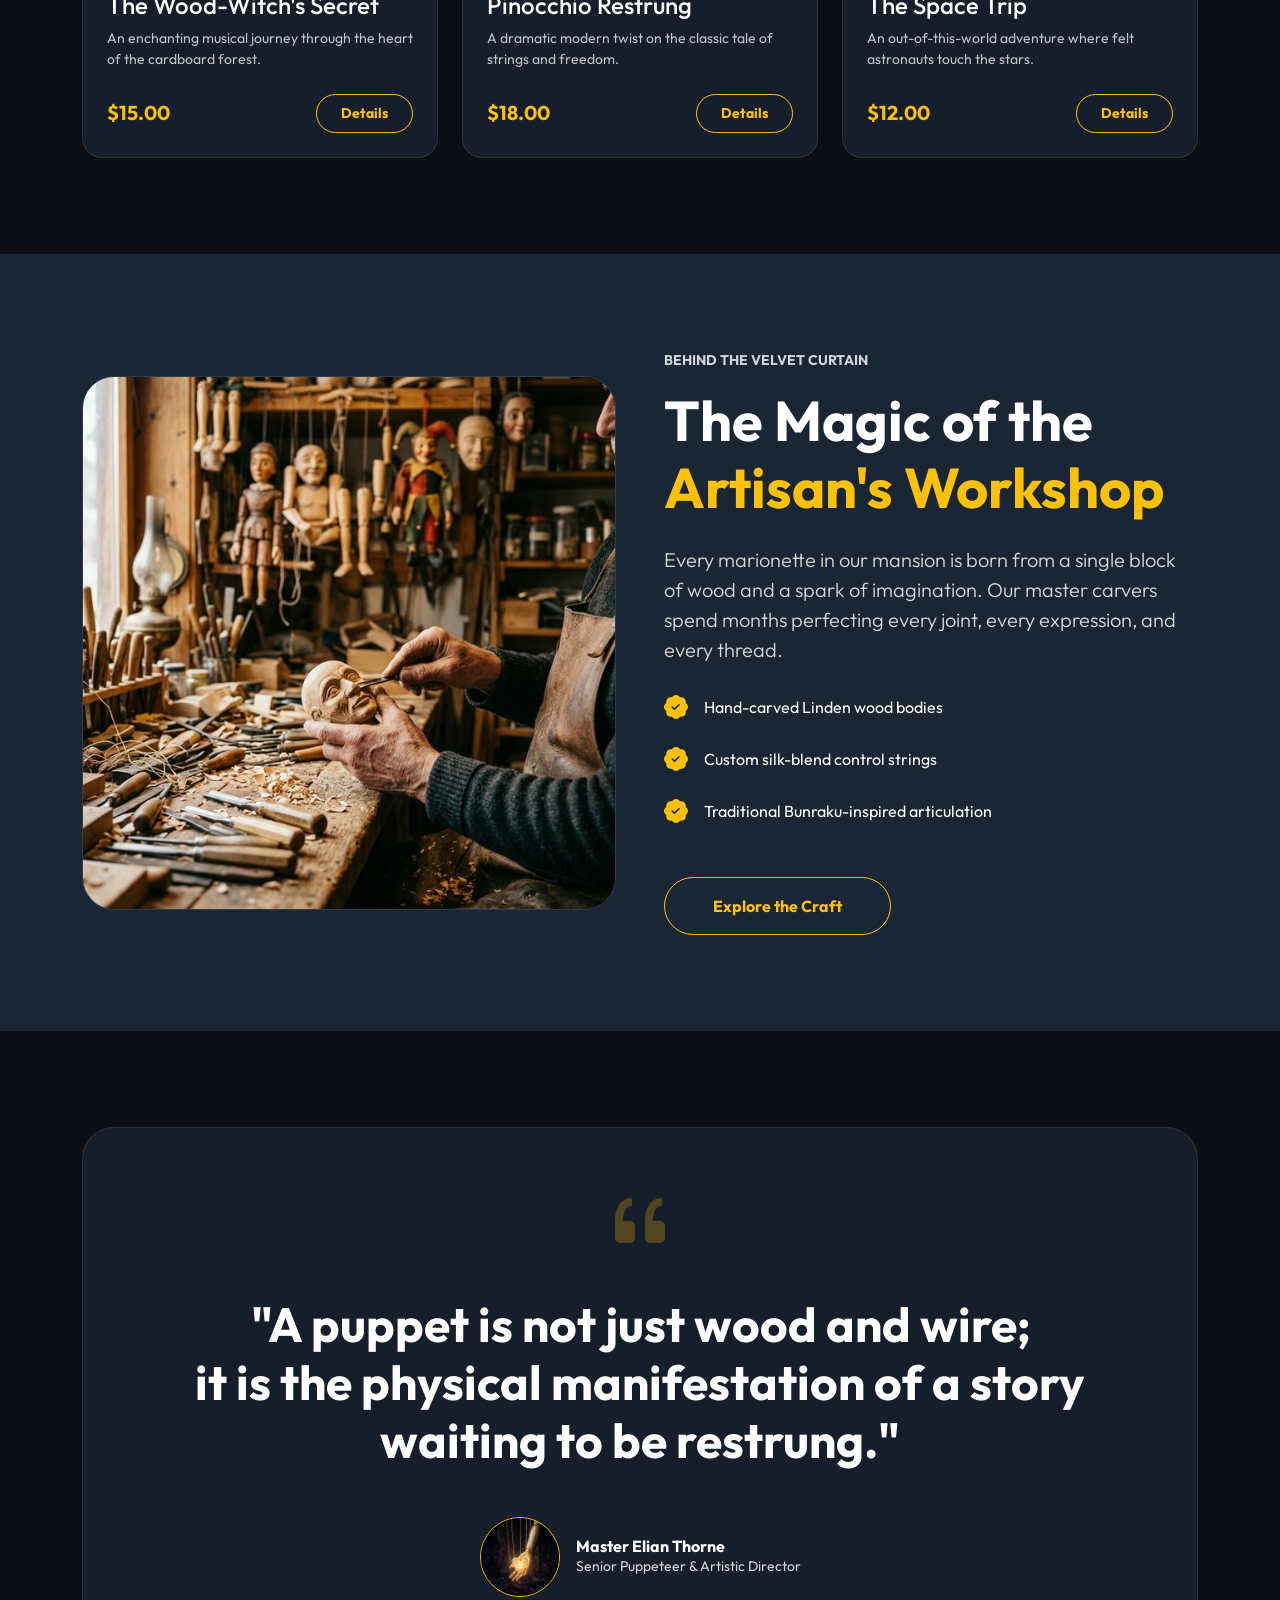
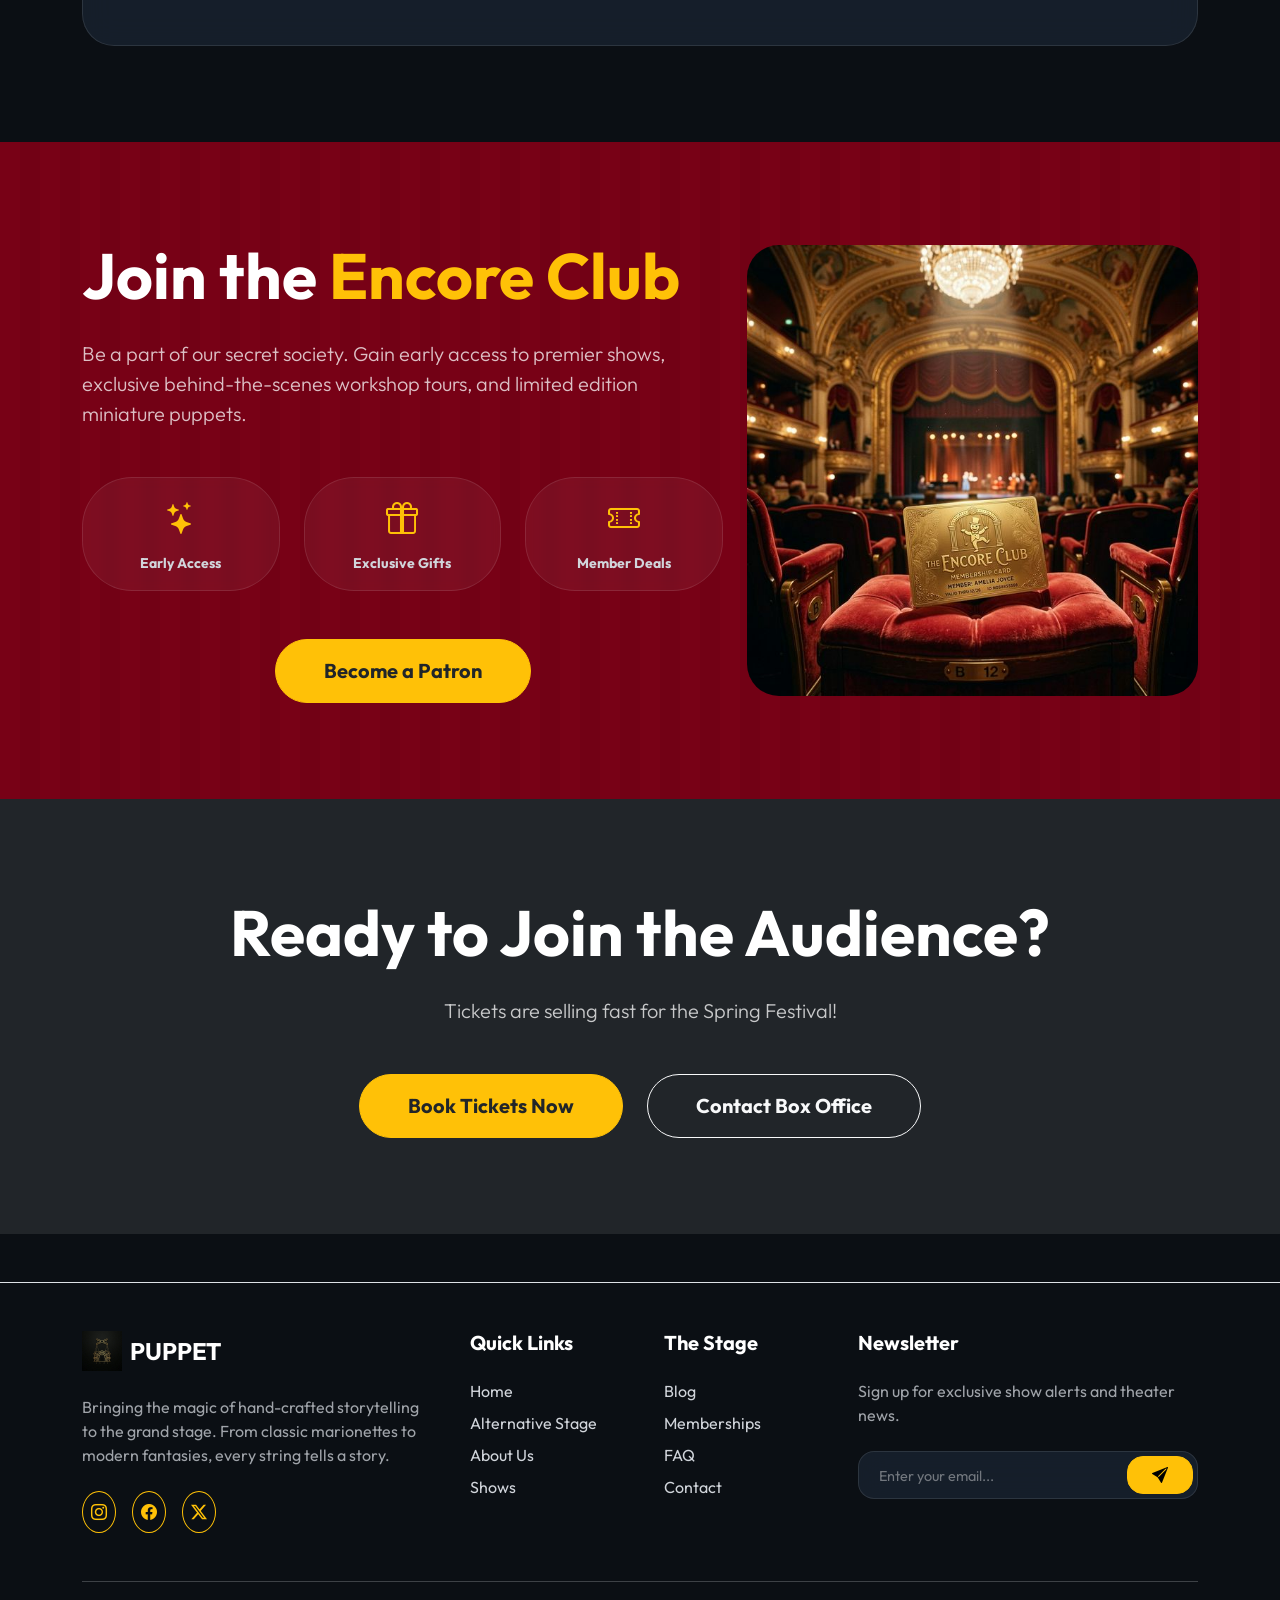
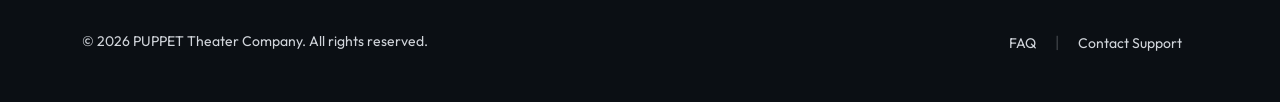
==== commit 43c3750f: "Add files via upload" ====
--- a/index.html
+++ b/index.html
@@ -27,7 +27,7 @@
                     class="navbar-toggler-icon"></span></button>
             <div class="collapse navbar-collapse" id="mainNav">
                 <ul class="navbar-nav ms-auto-logical mb-2 mb-lg-0">
-                    <li class="nav-item"><a class="nav-link" href="index.html">Home</a></li>
+                    <li class="nav-item"><a class="nav-link active" href="index.html" aria-current="page">Home</a></li>
                     <li class="nav-item"><a class="nav-link" href="home-2.html">Home 2</a></li>
                     <li class="nav-item"><a class="nav-link" href="about.html">About</a></li>
                     <li class="nav-item"><a class="nav-link" href="shows.html">Shows</a></li>
@@ -71,20 +71,21 @@
 
     <section id="featured" class="py-section">
         <div class="container">
-            <div class="d-flex justify-content-between align-items-end mb-5 reveal">
+            <div class="text-center mb-5 reveal">
                 <div>
                     <span class="text-warning fw-bold text-uppercase small tracking-widest mb-2 d-block">The Main
                         Stage</span>
                     <h2 class="display-4 fw-bold">Featured <span class="text-warning">Performances</span></h2>
                     <p class="text-muted">Hand-crafted stories for curious souls of all ages.</p>
                 </div>
-                <a href="shows.html" class="text-warning text-decoration-none fw-bold hover-translate-x transition-all">
+                <a href="shows.html"
+                    class="main-stage-link text-warning text-decoration-none fw-bold hover-translate-x transition-all d-inline-flex mt-3">
                     See All Shows <i class="bi bi-arrow-right ms-2-logical"></i>
                 </a>
             </div>
-            <div class="row g-4">
-                <div class="col-md-4 reveal">
-                    <div class="anti-gravity-card h-100">
+            <div class="row g-4 featured-stage-grid">
+                <div class="col-md-6 col-lg-4 reveal">
+                    <div class="anti-gravity-card featured-stage-card h-100">
                         <div class="puppet-string"></div>
                         <div class="overflow-hidden rounded-4 mb-4">
                             <img src="assets/images/show1.png" alt="The Wood-Witch's Secret"
@@ -93,7 +94,7 @@
                         <h3 class="h4 my-2">The Wood-Witch's Secret</h3>
                         <p class="small text-muted mb-4">An enchanting musical journey through the heart of the
                             cardboard forest.</p>
-                        <div class="d-flex justify-content-between align-items-center">
+                        <div class="d-flex justify-content-between align-items-center mt-auto">
                             <span class="fw-bold fs-5 text-warning">$15.00</span>
                             <a href="show-details.html"
                                 class="btn btn-sm btn-outline-warning rounded-pill px-4 py-2 fw-bold">Details</a>
@@ -101,8 +102,8 @@
                     </div>
                 </div>
                 <!-- ... other items removed for brevity in thinking but I will include them in write ... -->
-                <div class="col-md-4 reveal" style="transition-delay: 0.1s">
-                    <div class="anti-gravity-card h-100">
+                <div class="col-md-6 col-lg-4 reveal" style="transition-delay: 0.1s">
+                    <div class="anti-gravity-card featured-stage-card h-100">
                         <div class="puppet-string"></div>
                         <div class="overflow-hidden rounded-4 mb-4">
                             <img src="assets/images/show2.png" alt="Pinocchio Restrung"
@@ -111,15 +112,15 @@
                         <h3 class="h4 my-2">Pinocchio Restrung</h3>
                         <p class="small text-muted mb-4">A dramatic modern twist on the classic tale of strings and
                             freedom.</p>
-                        <div class="d-flex justify-content-between align-items-center">
+                        <div class="d-flex justify-content-between align-items-center mt-auto">
                             <span class="fw-bold fs-5 text-warning">$18.00</span>
                             <a href="show-details.html"
                                 class="btn btn-sm btn-outline-warning rounded-pill px-4 py-2 fw-bold">Details</a>
                         </div>
                     </div>
                 </div>
-                <div class="col-md-4 reveal" style="transition-delay: 0.2s">
-                    <div class="anti-gravity-card h-100">
+                <div class="col-md-6 col-lg-4 reveal" style="transition-delay: 0.2s">
+                    <div class="anti-gravity-card featured-stage-card h-100">
                         <div class="puppet-string"></div>
                         <div class="overflow-hidden rounded-4 mb-4">
                             <img src="assets/images/show3.png" alt="The Space Trip"
@@ -128,7 +129,7 @@
                         <h3 class="h4 my-2">The Space Trip</h3>
                         <p class="small text-muted mb-4">An out-of-this-world adventure where felt astronauts touch the
                             stars.</p>
-                        <div class="d-flex justify-content-between align-items-center">
+                        <div class="d-flex justify-content-between align-items-center mt-auto">
                             <span class="fw-bold fs-5 text-warning">$12.00</span>
                             <a href="show-details.html"
                                 class="btn btn-sm btn-outline-warning rounded-pill px-4 py-2 fw-bold">Details</a>
@@ -149,7 +150,7 @@
                             class="img-fluid rounded-5 shadow-2xl border border-white border-opacity-10">
                     </div>
                 </div>
-                <div class="col-lg-6 reveal" style="transition-delay: 0.2s">
+                <div class="col-lg-6 reveal workshop-copy" style="transition-delay: 0.2s">
                     <span class="text-warning fw-bold text-uppercase small tracking-widest mb-3 d-block">Behind the
                         Velvet Curtain</span>
                     <h2 class="display-4 fw-bold mb-4">The Magic of the <br><span class="text-warning">Artisan's
@@ -221,10 +222,11 @@
                                     class="small fw-bold">Member Deals</span></div>
                         </div>
                     </div>
-                    <a href="signup.html" class="btn btn-warning btn-lg px-5 py-3 fw-bold text-dark rounded-pill">Become
+                    <a href="signup.html"
+                        class="encore-cta btn btn-warning btn-lg px-5 py-3 fw-bold text-dark rounded-pill">Become
                         a Patron</a>
                 </div>
-                <div class="col-lg-5 d-none d-lg-block reveal" style="transition-delay: 0.4s">
+                <div class="col-lg-5 reveal mt-4 mt-lg-0" style="transition-delay: 0.4s">
                     <img src="assets/images/club.png" alt="Encore Club" class="img-fluid rounded-5 shadow-2xl">
                 </div>
             </div>
@@ -232,11 +234,11 @@
     </section>
 
     <!-- 🎪 EVENT BANNER / CTA -->
-    <section class="py-section text-center text-white overflow-hidden position-relative">
+    <section class="py-section text-center text-white bg-dark overflow-hidden position-relative">
         <div class="container position-relative z-1 reveal">
             <h2 class="display-3 fw-bold mb-4">Ready to Join the Audience?</h2>
             <p class="lead mb-5 opacity-75">Tickets are selling fast for the Spring Festival!</p>
-            <div class="d-flex justify-content-center gap-4">
+            <div class="audience-cta-group d-flex justify-content-center gap-4">
                 <a href="pricing.html"
                     class="magnetic-btn btn btn-warning btn-lg px-5 py-3 fw-bold text-dark text-decoration-none">Book
                     Tickets Now</a>
@@ -248,14 +250,14 @@
     </section>
 
     <!-- 🎭 NEW 4-COLUMN FOOTER (PUPPET THEATER) -->
-    <footer class="py-5 bg-dark border-top border-white border-opacity-10 mt-5">
+    <footer class="py-5 mt-5 border-top">
         <div class="container">
             <div class="row g-5">
                 <!-- Col 1: Branding & Socials -->
                 <div class="col-lg-4 reveal">
                     <a class="navbar-brand d-flex align-items-center mb-4" href="index.html">
                         <img src="assets/images/marionette-logo.png" alt="Puppet Logo" width="40" class="me-2-logical">
-                        <span class="fw-bold tracking-tight text-white fs-4">PUPPET</span>
+                        <span class="fw-bold tracking-tight">PUPPET</span>
                     </a>
                     <p class="text-muted mb-4 opacity-75">Bringing the magic of hand-crafted storytelling to the grand
                         stage. From classic marionettes to modern fantasies, every string tells a story.</p>
@@ -270,7 +272,7 @@
                 </div>
                 <!-- Col 2: Navigation -->
                 <div class="col-lg-2 reveal" style="transition-delay: 0.1s">
-                    <h5 class="fw-bold mb-4 text-white">Quick Links</h5>
+                    <h5 class="fw-bold mb-4 ">Quick Links</h5>
                     <ul class="list-unstyled">
                         <li class="mb-2"><a href="index.html"
                                 class="text-muted text-decoration-none hover-warning">Home</a></li>
@@ -284,7 +286,7 @@
                 </div>
                 <!-- Col 3: Community/Resources -->
                 <div class="col-lg-2 reveal" style="transition-delay: 0.2s">
-                    <h5 class="fw-bold mb-4 text-white">The Stage</h5>
+                    <h5 class="fw-bold mb-4 ">The Stage</h5>
                     <ul class="list-unstyled">
                         <li class="mb-2"><a href="blog.html"
                                 class="text-muted text-decoration-none hover-warning">Blog</a></li>
@@ -298,18 +300,18 @@
                 </div>
                 <!-- Col 4: Newsletter Subscription -->
                 <div class="col-lg-4 reveal" style="transition-delay: 0.3s">
-                    <h5 class="fw-bold mb-4 text-white">Newsletter</h5>
+                    <h5 class="fw-bold mb-4 ">Newsletter</h5>
                     <p class="text-muted mb-4 opacity-75">Sign up for exclusive show alerts and theater news.</p>
                     <div class="input-group mb-3 bg-glass rounded-4 p-1">
                         <input type="email"
-                            class="form-control bg-transparent border-0 text-white placeholder-muted px-3"
+                            class="form-control bg-transparent border-0 placeholder-muted px-3"
                             placeholder="Enter your email...">
                         <button class="btn btn-warning rounded-4 px-4" type="button"><i
                                 class="bi bi-send-fill"></i></button>
                     </div>
                 </div>
             </div>
-            <hr class="my-5 border-white border-opacity-10 text-white">
+            <hr class="my-5 text-muted opacity-25">
             <div class="row align-items-center reveal" style="transition-delay: 0.4s">
                 <div class="col-md-6 text-center text-md-start mb-3 mb-md-0">
                     <p class="mb-0 text-muted small">&copy; 2026 PUPPET Theater Company. All rights reserved.</p>
@@ -328,4 +330,4 @@
     <script src="assets/js/main.js"></script>
 </body>
 
-</html>+</html>
--- a/assets/css/style.css
+++ b/assets/css/style.css
@@ -12,8 +12,8 @@
     --puppet-curtain-dark: #780116;
     --puppet-warm-beige: #F5E6CA;
     --puppet-sky-blue: #89CFF0;
-    --puppet-text-light: #F8F9FA;
-    --puppet-text-muted: #ADB5BD;
+    --puppet-text-light: #FFFFFF;
+    --puppet-text-muted: #D1D5DB;
 
     --puppet-gradient-stage: radial-gradient(circle at top, rgba(255, 215, 0, 0.15) 0%, transparent 70%);
     --puppet-gradient-curtain: linear-gradient(90deg, #C1121F 0%, #E63946 25%, #C1121F 50%, #E63946 75%, #C1121F 100%);
@@ -28,6 +28,11 @@
     --card-radius: 20px;
     --glass-bg: rgba(26, 38, 52, 0.7);
     --glass-border: rgba(255, 255, 255, 0.1);
+}
+
+[data-theme="dark"] .text-muted,
+[data-theme="dark"] .small {
+    color: #D1D5DB !important;
 }
 
 [data-theme="light"] {
@@ -173,6 +178,13 @@
     transition: all 0.3s ease;
 }
 
+.nav-puppet .navbar-brand,
+.nav-puppet .navbar-brand span,
+.navbar-brand span {
+    color: var(--puppet-text-light) !important;
+    font-size: 1.5rem !important;
+}
+
 .nav-link {
     color: var(--puppet-text-light) !important;
     text-transform: uppercase;
@@ -196,7 +208,16 @@
     transform: translateX(-50%);
 }
 
+.nav-link:hover,
+.nav-link.active {
+    color: var(--puppet-accent) !important;
+}
+
 .nav-link:hover::after {
+    width: 50%;
+}
+
+.nav-link.active::after {
     width: 50%;
 }
 
@@ -251,6 +272,16 @@
 
 .bg-secondary-stage {
     background-color: var(--puppet-bg-secondary);
+}
+
+.bg-success-stage {
+    background-color: #2D6A4F !important;
+    color: white !important;
+}
+
+.bg-danger-stage {
+    background-color: var(--puppet-curtain-primary) !important;
+    color: white !important;
 }
 
 .max-width-600 {
@@ -337,6 +368,11 @@
     background-image: repeating-linear-gradient(90deg, transparent, transparent 20px, rgba(0, 0, 0, 0.05) 20px, rgba(0, 0, 0, 0.05) 40px);
 }
 
+.bg-curtain-texture .bg-glass {
+    background: rgba(0, 0, 0, 0.5) !important;
+    border-color: rgba(255, 255, 255, 0.1) !important;
+}
+
 /* 🌍 RTL LOGICAL PROPERTY HELPERS */
 .ms-auto-logical {
     margin-inline-start: auto !important;
@@ -457,6 +493,57 @@
 
 .hover-translate-x:hover i {
     transform: translateX(5px);
+}
+
+.main-stage-link {
+    display: inline-flex;
+    align-items: center;
+    align-self: center;
+    transition: color 0.3s ease, opacity 0.3s ease;
+}
+
+.main-stage-link:hover {
+    color: #e0b800 !important;
+    opacity: 0.85;
+}
+
+.featured-stage-card {
+    display: flex;
+    flex-direction: column;
+}
+
+.featured-stage-card .text-muted {
+    color: var(--puppet-text-muted) !important;
+    opacity: 0.9;
+}
+
+.workshop-copy .text-muted {
+    color: var(--puppet-text-light) !important;
+    opacity: 0.82;
+}
+
+@media (min-width: 768px) and (max-width: 991.98px) {
+    .featured-stage-grid {
+        justify-content: center;
+    }
+
+    .workshop-copy {
+        text-align: center;
+    }
+
+    .workshop-copy .list-unstyled li {
+        justify-content: center;
+    }
+}
+
+@media (max-width: 767.98px) {
+    .workshop-copy {
+        text-align: center;
+    }
+
+    .workshop-copy .list-unstyled li {
+        justify-content: center;
+    }
 }
 
 /*  UNIQUE HOMEPAGE ANIMATIONS */
@@ -509,11 +596,70 @@
     opacity: 1;
 }
 
+.encore-cta {
+    display: table;
+    margin-inline: auto;
+}
+
 .glass-pill {
     background: rgba(255, 255, 255, 0.05);
     border: 1px solid rgba(255, 255, 255, 0.1);
     backdrop-filter: blur(5px);
     border-radius: 50px;
+}
+
+body[data-theme='dark'] .home-2-hero h1,
+body[data-theme='dark'] .home-2-hero p.lead {
+    color: var(--puppet-text-light) !important;
+    text-shadow: 0 4px 14px rgba(0, 0, 0, 0.75);
+}
+
+body[data-theme='dark'] .home-2-hero .text-warning {
+    color: #ffc107 !important;
+}
+
+body[data-theme='dark'] .string-theory-copy .text-muted {
+    color: var(--puppet-text-light) !important;
+    opacity: 0.82;
+}
+
+.text-shadow {
+    text-shadow: 0 4px 14px rgba(0, 0, 0, 0.75);
+}
+
+.string-theory-copy .btn {
+    display: table;
+    margin-inline: auto;
+}
+
+body[data-theme='dark'] .midnight-copy .text-muted {
+    color: var(--puppet-text-light) !important;
+    opacity: 0.82;
+}
+
+body[data-theme='light'] .midnight-copy h2 {
+    color: var(--puppet-text-light) !important;
+}
+
+@media (max-width: 575.98px) {
+    .audience-cta-group {
+        flex-direction: column;
+        align-items: center;
+    }
+
+    .audience-cta-group .magnetic-btn {
+        min-width: 220px;
+        text-align: center;
+    }
+
+    .midnight-copy h2 {
+        text-align: center;
+    }
+
+    .midnight-copy .btn {
+        display: table;
+        margin-inline: auto;
+    }
 }
 
 /*  HOME 2 PREMIUM ANIMATIONS */
@@ -690,6 +836,51 @@
     }
 }
 
+@media (max-width: 768px) {
+    @keyframes envelope-float {
+
+        0%,
+        100% {
+            transform: translateY(0) rotate(0);
+        }
+
+        50% {
+            transform: translateY(-10px) rotate(1deg);
+        }
+    }
+}
+
+.btn-hover-highlight {
+    transition: all 0.4s var(--ease-puppet);
+    border: 2px solid transparent !important;
+}
+
+.btn-hover-highlight:hover {
+    background-color: #ffffff !important;
+    color: #0b0f14 !important;
+    transform: translateY(-5px) scale(1.05);
+    box-shadow: 0 10px 25px rgba(0, 0, 0, 0.4);
+    border-color: var(--puppet-accent) !important;
+}
+
+/* Theme-aware Patron Outline Button */
+.btn-patron-outline {
+    border: 2px solid white !important;
+    color: white !important;
+    transition: all 0.3s ease;
+}
+
+[data-theme="light"] .btn-patron-outline {
+    border-color: #0b0f14 !important;
+    color: #0b0f14 !important;
+}
+
+.btn-patron-outline:hover {
+    background-color: white !important;
+    color: #0b0f14 !important;
+    border-color: white !important;
+}
+
 .author-tag {
     position: relative;
     display: inline-block;
@@ -853,31 +1044,29 @@
     font-size: 0.9rem;
 }
 
-footer.bg-dark {
-    color: #ffffff !important;
-}
-
-footer.bg-dark .text-muted {
-    color: rgba(255, 255, 255, 0.7) !important;
-    opacity: 1 !important;
-}
-
-footer.bg-dark a.text-muted:hover {
+footer {
+    background-color: var(--puppet-bg-dark);
+    color: var(--puppet-text-light);
+    transition: all 0.5s ease;
+}
+
+footer .text-muted {
+    color: var(--puppet-text-muted) !important;
+}
+
+footer a.text-muted:hover {
     color: var(--puppet-accent) !important;
 }
 
-footer.bg-dark h5 {
-    color: #ffffff !important;
-}
-
-footer.bg-dark .navbar-brand span {
-    color: #ffffff !important;
-}
-
-footer.bg-dark .list-unstyled a {
-    color: rgba(255, 255, 255, 0.7) !important;
-}
-
-footer.bg-dark .list-unstyled a:hover {
+footer h5,
+footer .navbar-brand span {
+    color: var(--puppet-text-light) !important;
+}
+
+footer .list-unstyled a {
+    color: var(--puppet-text-muted) !important;
+}
+
+footer .list-unstyled a:hover {
     color: var(--puppet-accent) !important;
 }
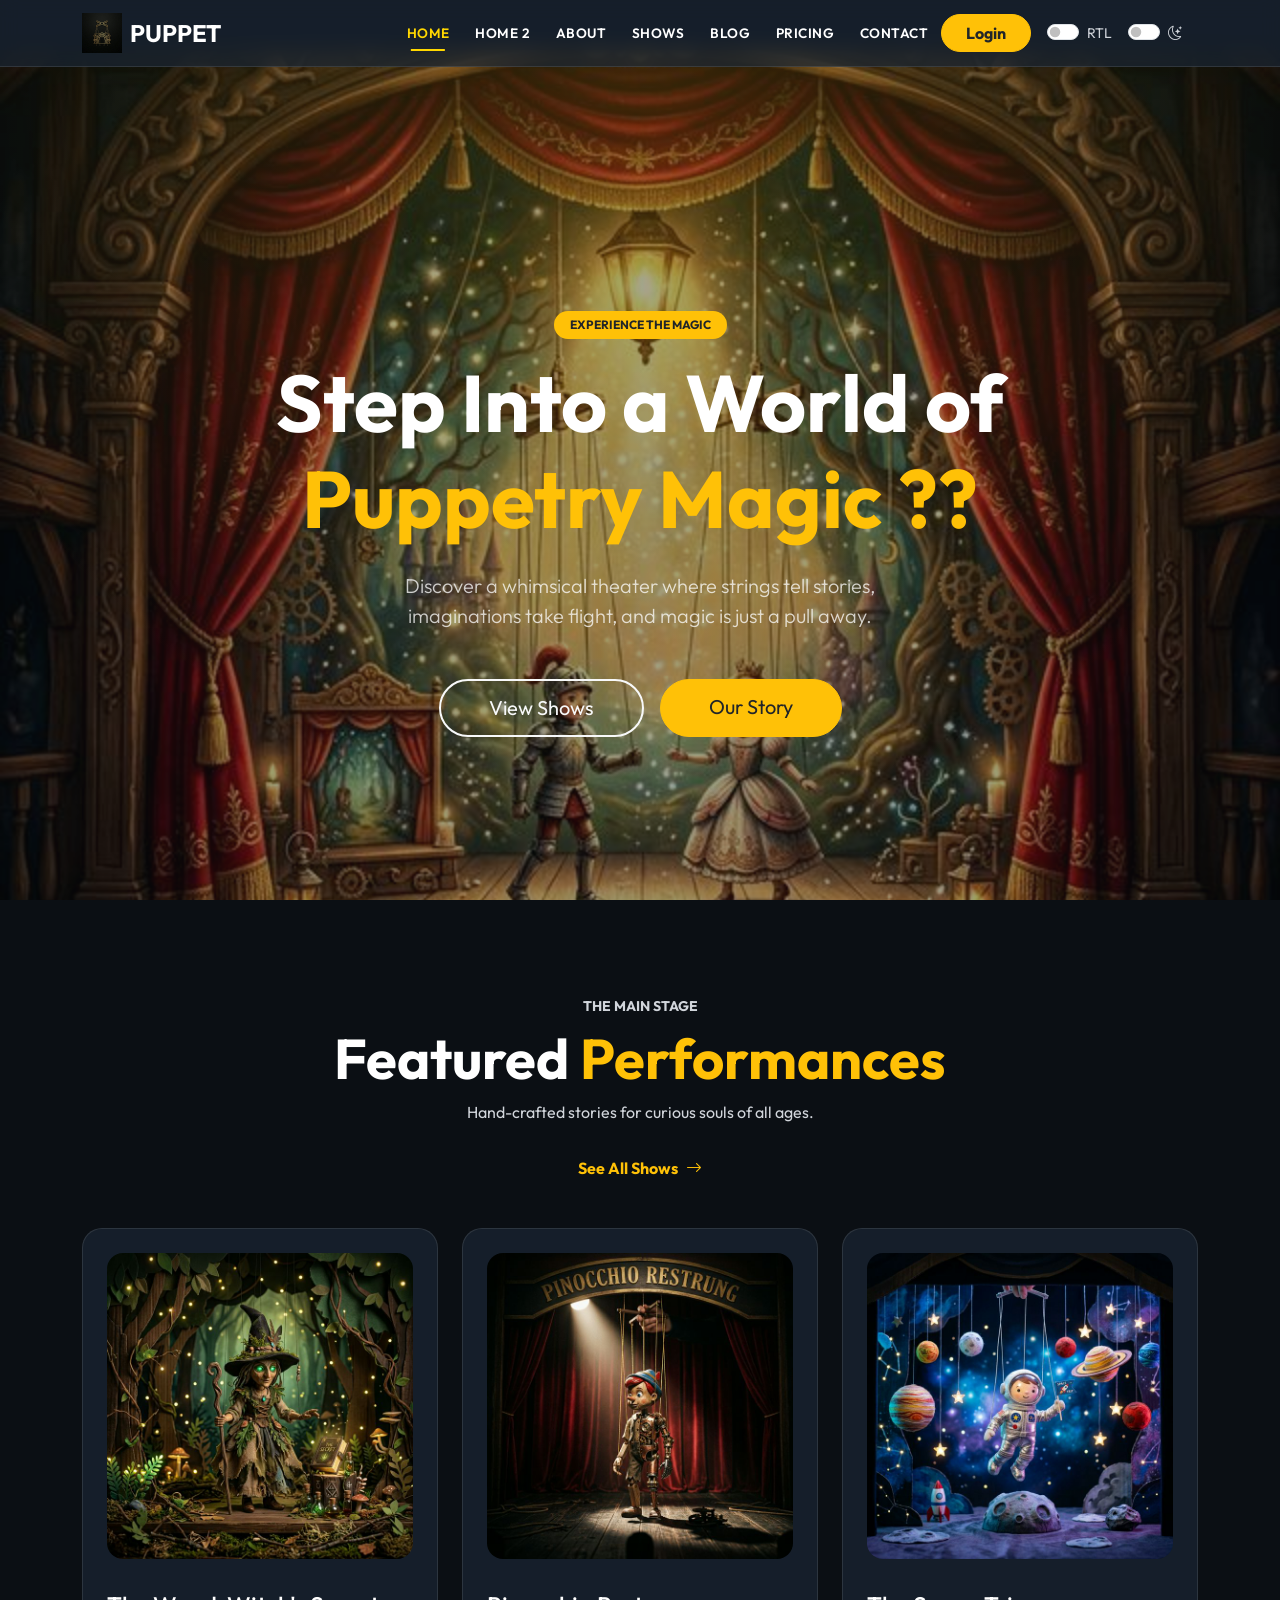
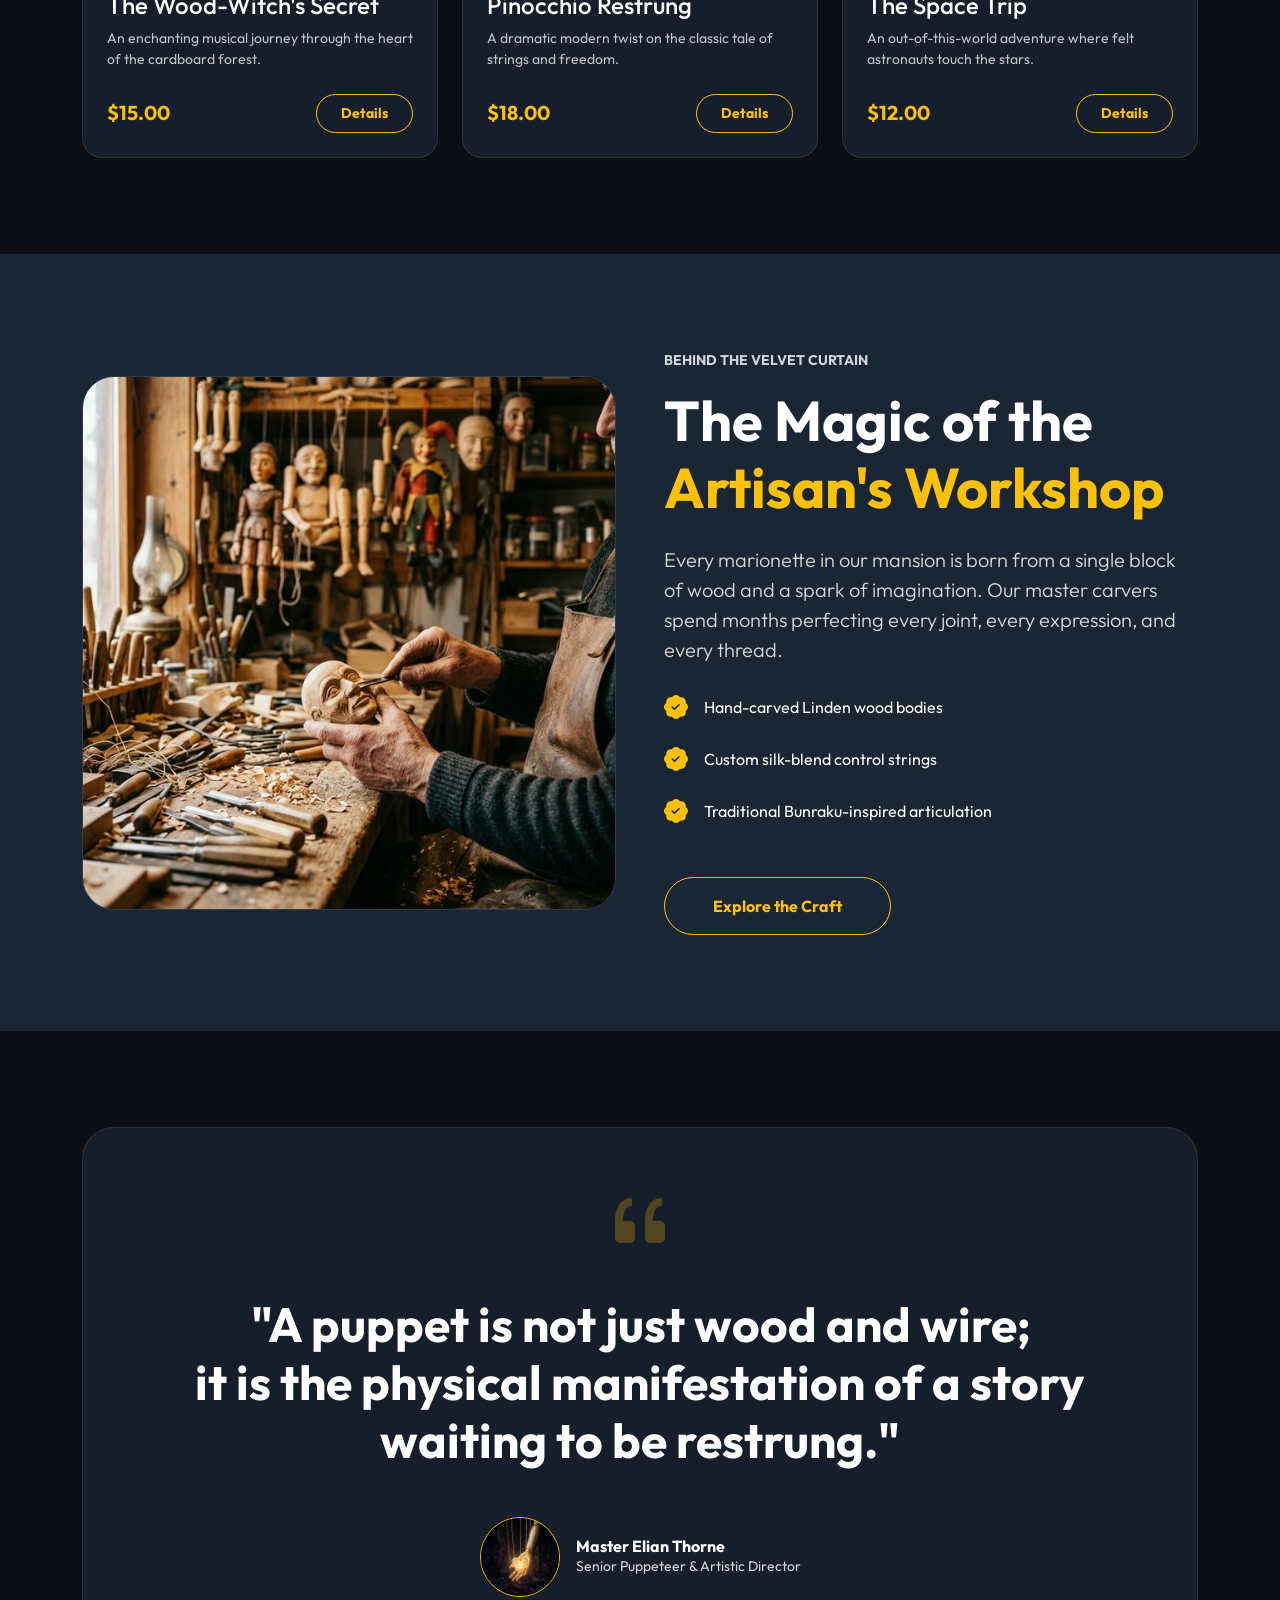
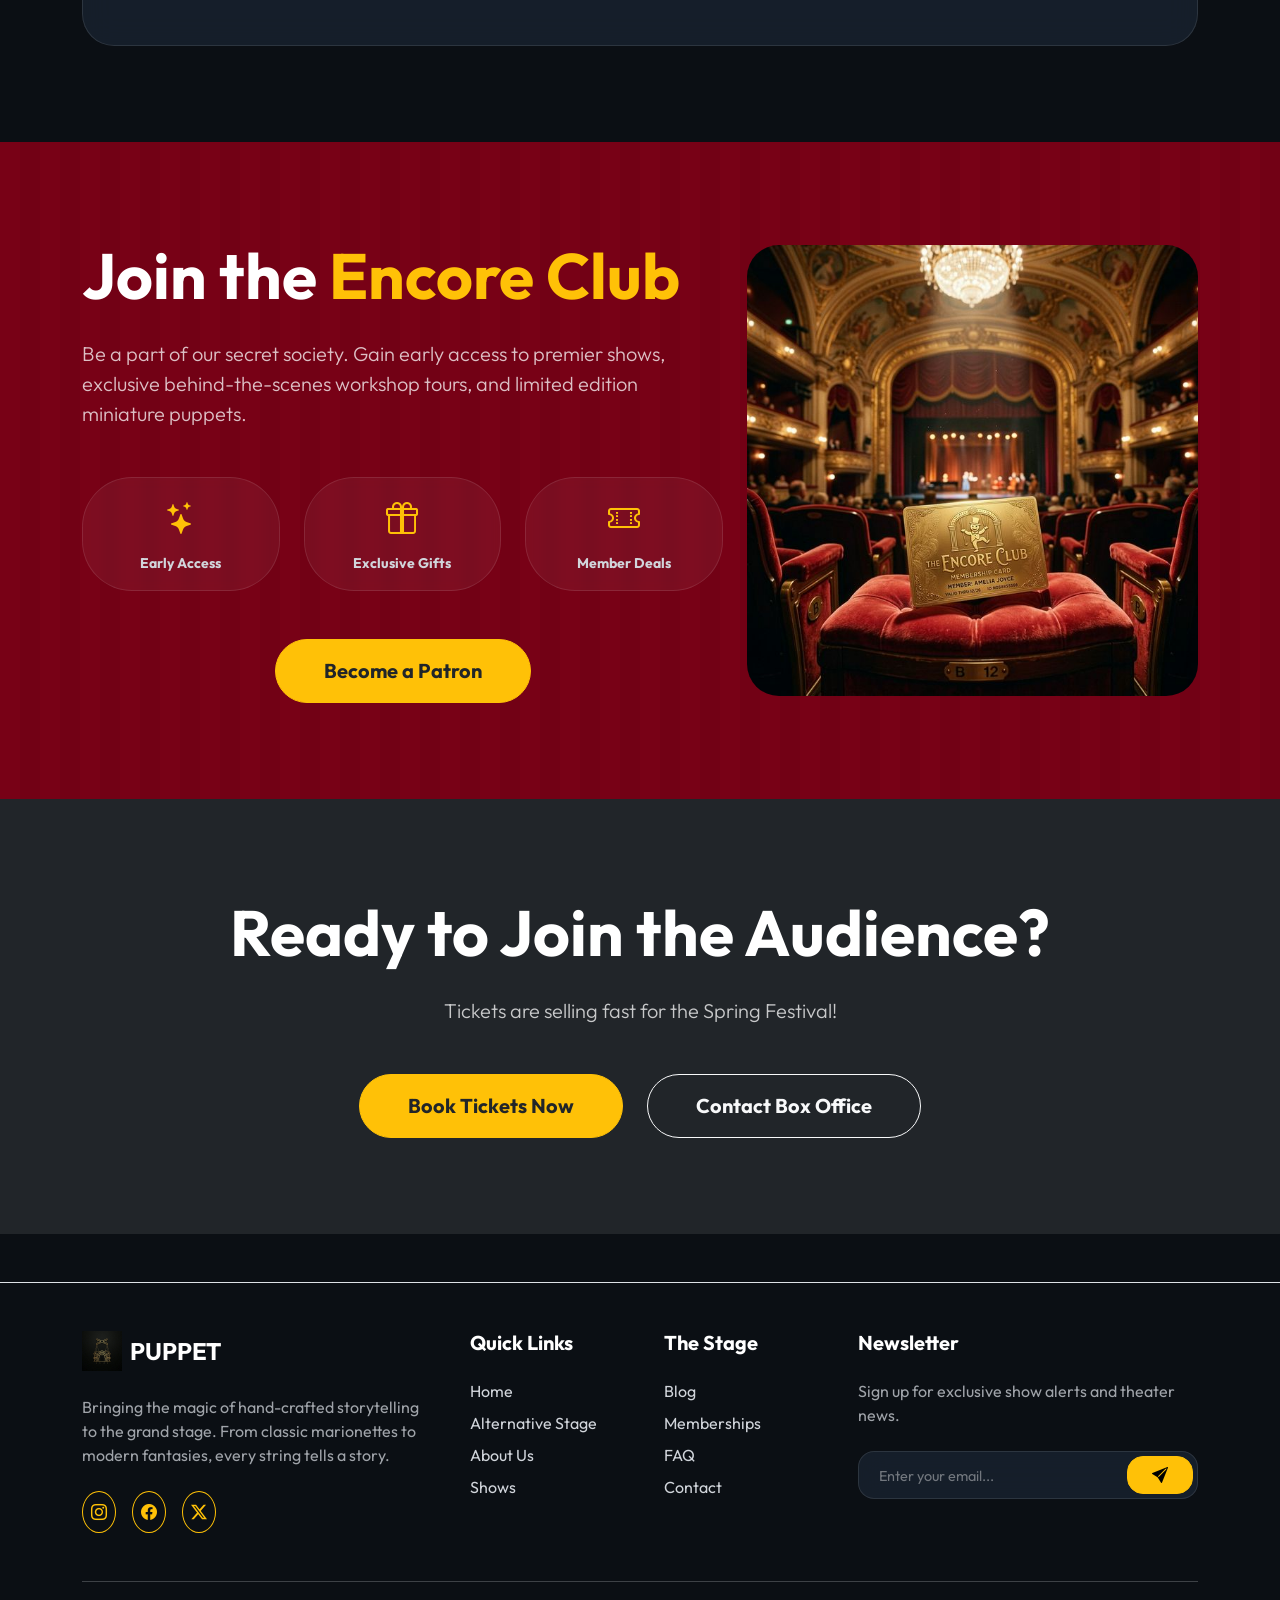
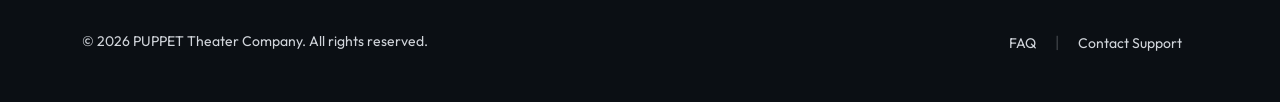
==== commit 35e27b97: "Add files via upload Second Commit" ====
--- a/index.html
+++ b/index.html
@@ -2,9 +2,10 @@
 <html lang="en" dir="ltr">
 
 <head>
+    <link rel="icon" type="image/png" href="assets/images/marionette-logo.png">
     <meta charset="UTF-8">
     <meta name="viewport" content="width=device-width, initial-scale=1.0">
-    <title>🎭 PUPPET | Magical Storytelling For All Ages</title>
+    <title>PUPPET | Magical Storytelling For All Ages</title>
     <link href="https://cdn.jsdelivr.net/npm/bootstrap@5.3.2/dist/css/bootstrap.min.css" rel="stylesheet">
     <link href="https://cdn.jsdelivr.net/npm/bootstrap-icons@1.11.1/font/bootstrap-icons.css" rel="stylesheet">
     <link href="https://fonts.googleapis.com/css2?family=Outfit:wght@300;400;600;700&display=swap" rel="stylesheet">
@@ -57,7 +58,7 @@
         <div class="container position-relative z-3 pt-5 reveal">
             <span class="badge bg-warning text-dark px-3 py-2 mb-3 rounded-pill">EXPERIENCE THE MAGIC</span>
             <h1 class="display-1 fw-bold mb-4">Step Into a World of <br><span class="text-warning">Puppetry Magic
-                    🎭</span></h1>
+                    ??</span></h1>
             <p class="lead mb-5 opacity-75 max-width-600 mx-auto">Discover a whimsical theater where strings tell
                 stories, <br>imaginations take flight, and magic is just a pull away.</p>
             <div class="d-flex justify-content-center gap-3">
@@ -140,7 +141,7 @@
         </div>
     </section>
 
-    <!-- 🛠️ NEW SECTION 1: THE ARTISAN'S WORKSHOP -->
+    <!-- ??? NEW SECTION 1: THE ARTISAN'S WORKSHOP -->
     <section class="py-section bg-secondary-stage overflow-hidden">
         <div class="container">
             <div class="row align-items-center g-5">
@@ -176,7 +177,7 @@
         </div>
     </section>
 
-    <!-- 📜 NEW SECTION 2: PUPPET WISDOM -->
+    <!-- ?? NEW SECTION 2: PUPPET WISDOM -->
     <section class="py-section position-relative">
         <div class="container text-center reveal">
             <div class="wisdom-sparkle p-5 bg-glass rounded-5 border border-white border-opacity-10">
@@ -195,7 +196,7 @@
         </div>
     </section>
 
-    <!-- 🎟️ NEW SECTION 3: THE ENCORE CLUB -->
+    <!-- ??? NEW SECTION 3: THE ENCORE CLUB -->
     <section class="py-section bg-curtain-texture">
         <div class="container">
             <div class="row align-items-center">
@@ -233,7 +234,7 @@
         </div>
     </section>
 
-    <!-- 🎪 EVENT BANNER / CTA -->
+    <!-- ?? EVENT BANNER / CTA -->
     <section class="py-section text-center text-white bg-dark overflow-hidden position-relative">
         <div class="container position-relative z-1 reveal">
             <h2 class="display-3 fw-bold mb-4">Ready to Join the Audience?</h2>
@@ -249,7 +250,7 @@
         </div>
     </section>
 
-    <!-- 🎭 NEW 4-COLUMN FOOTER (PUPPET THEATER) -->
+    <!-- ?? NEW 4-COLUMN FOOTER (PUPPET THEATER) -->
     <footer class="py-5 mt-5 border-top">
         <div class="container">
             <div class="row g-5">
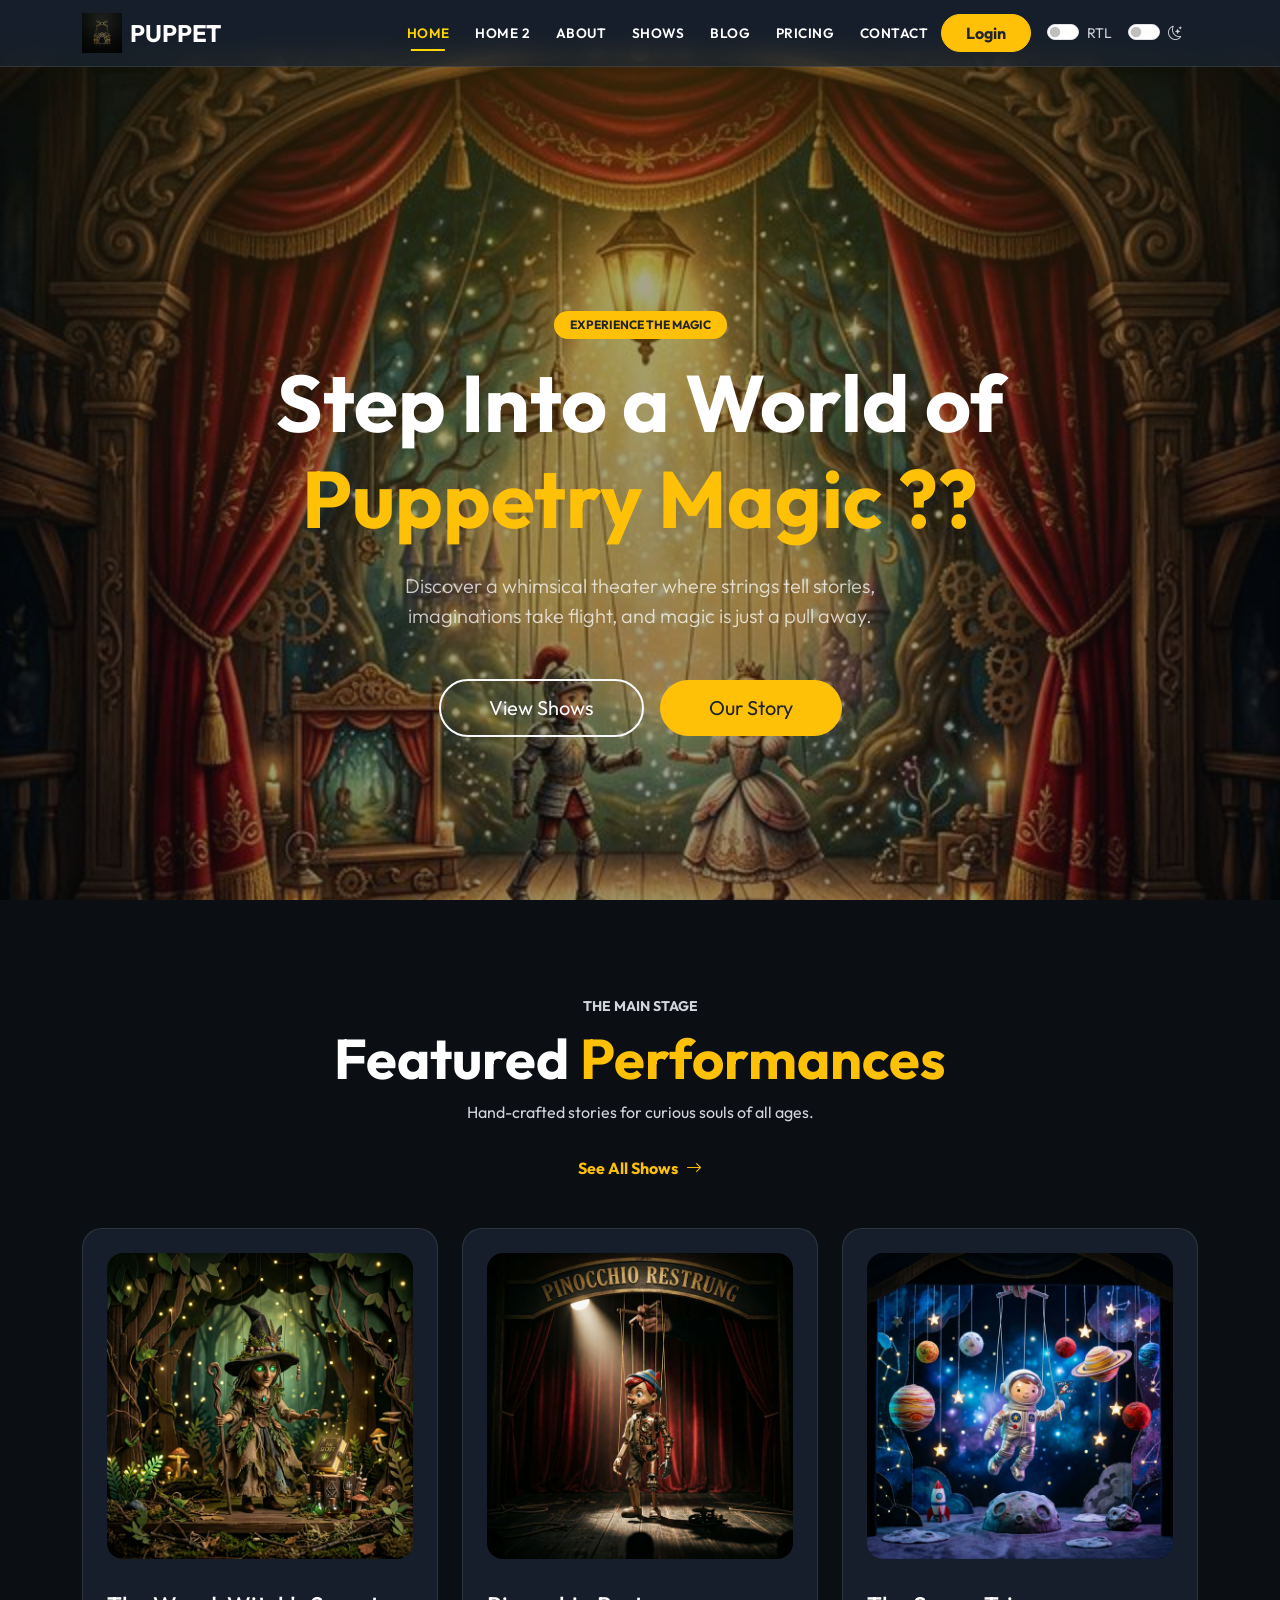
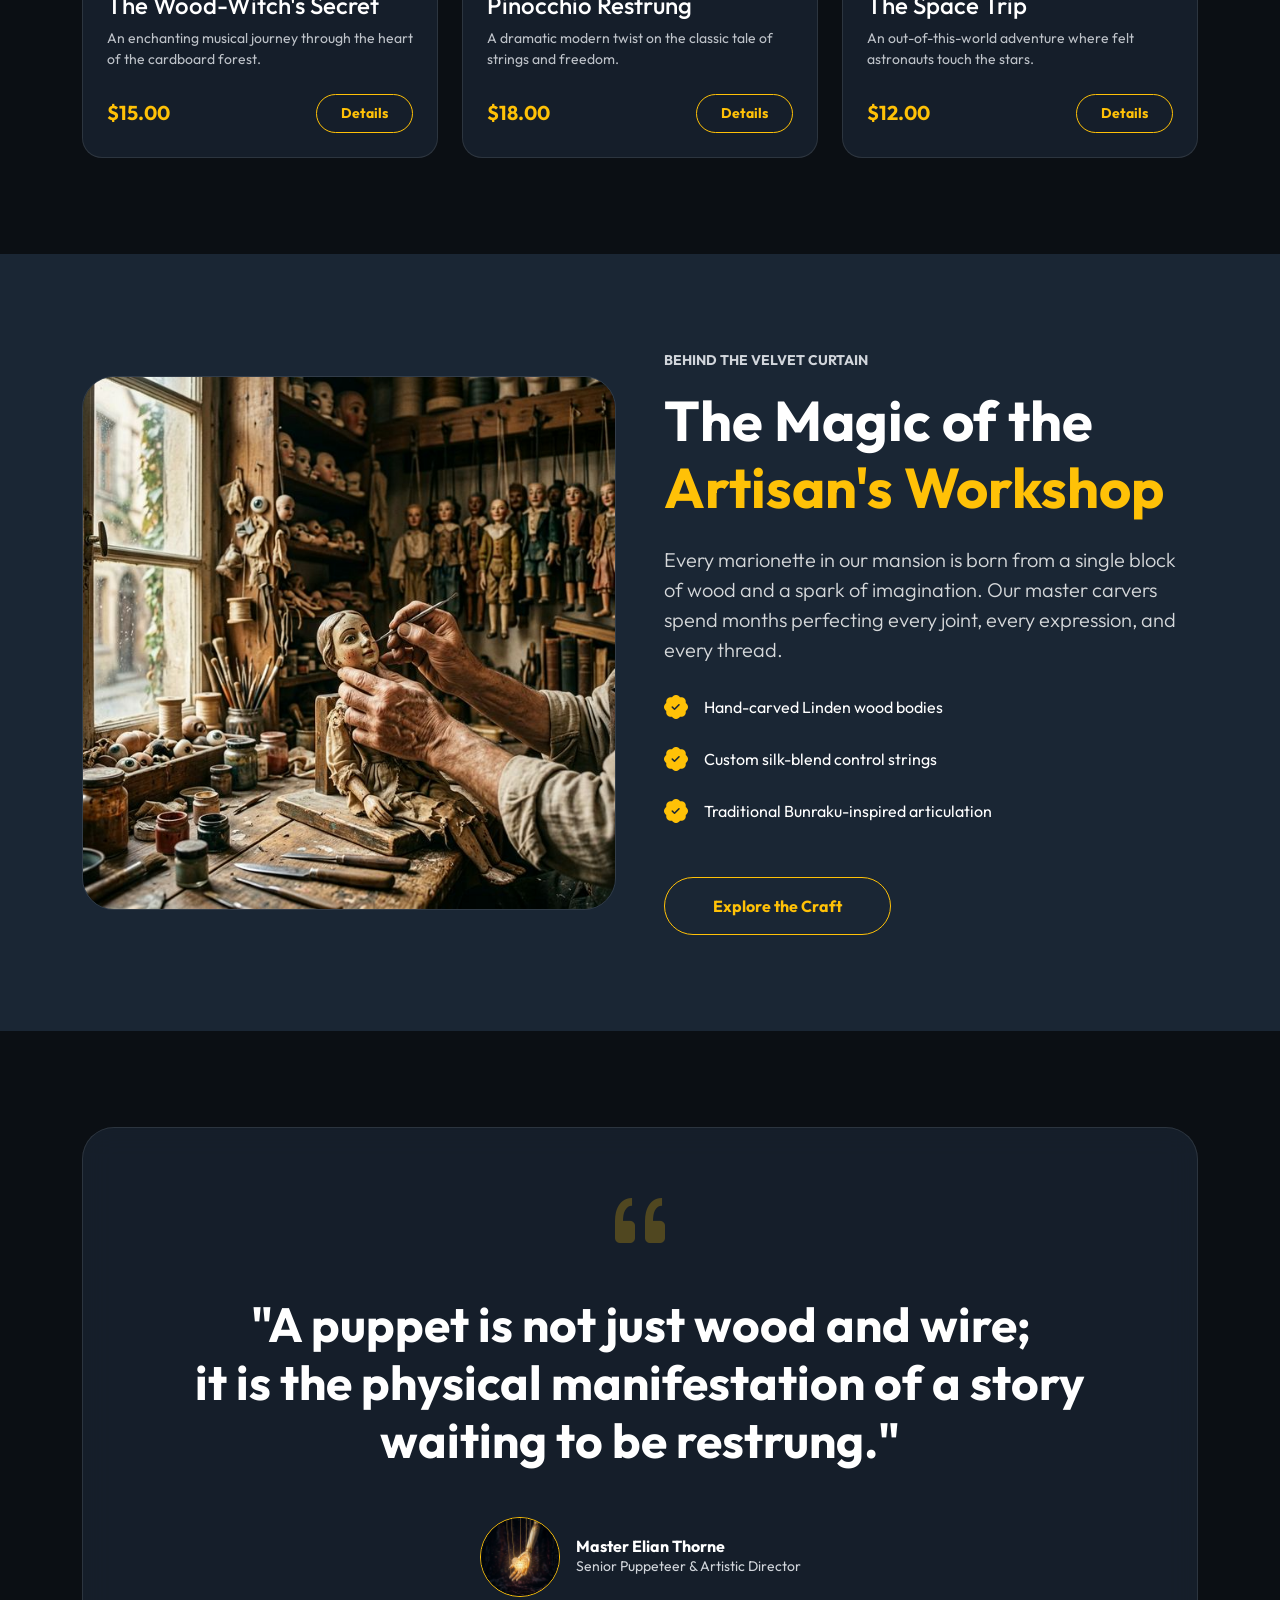
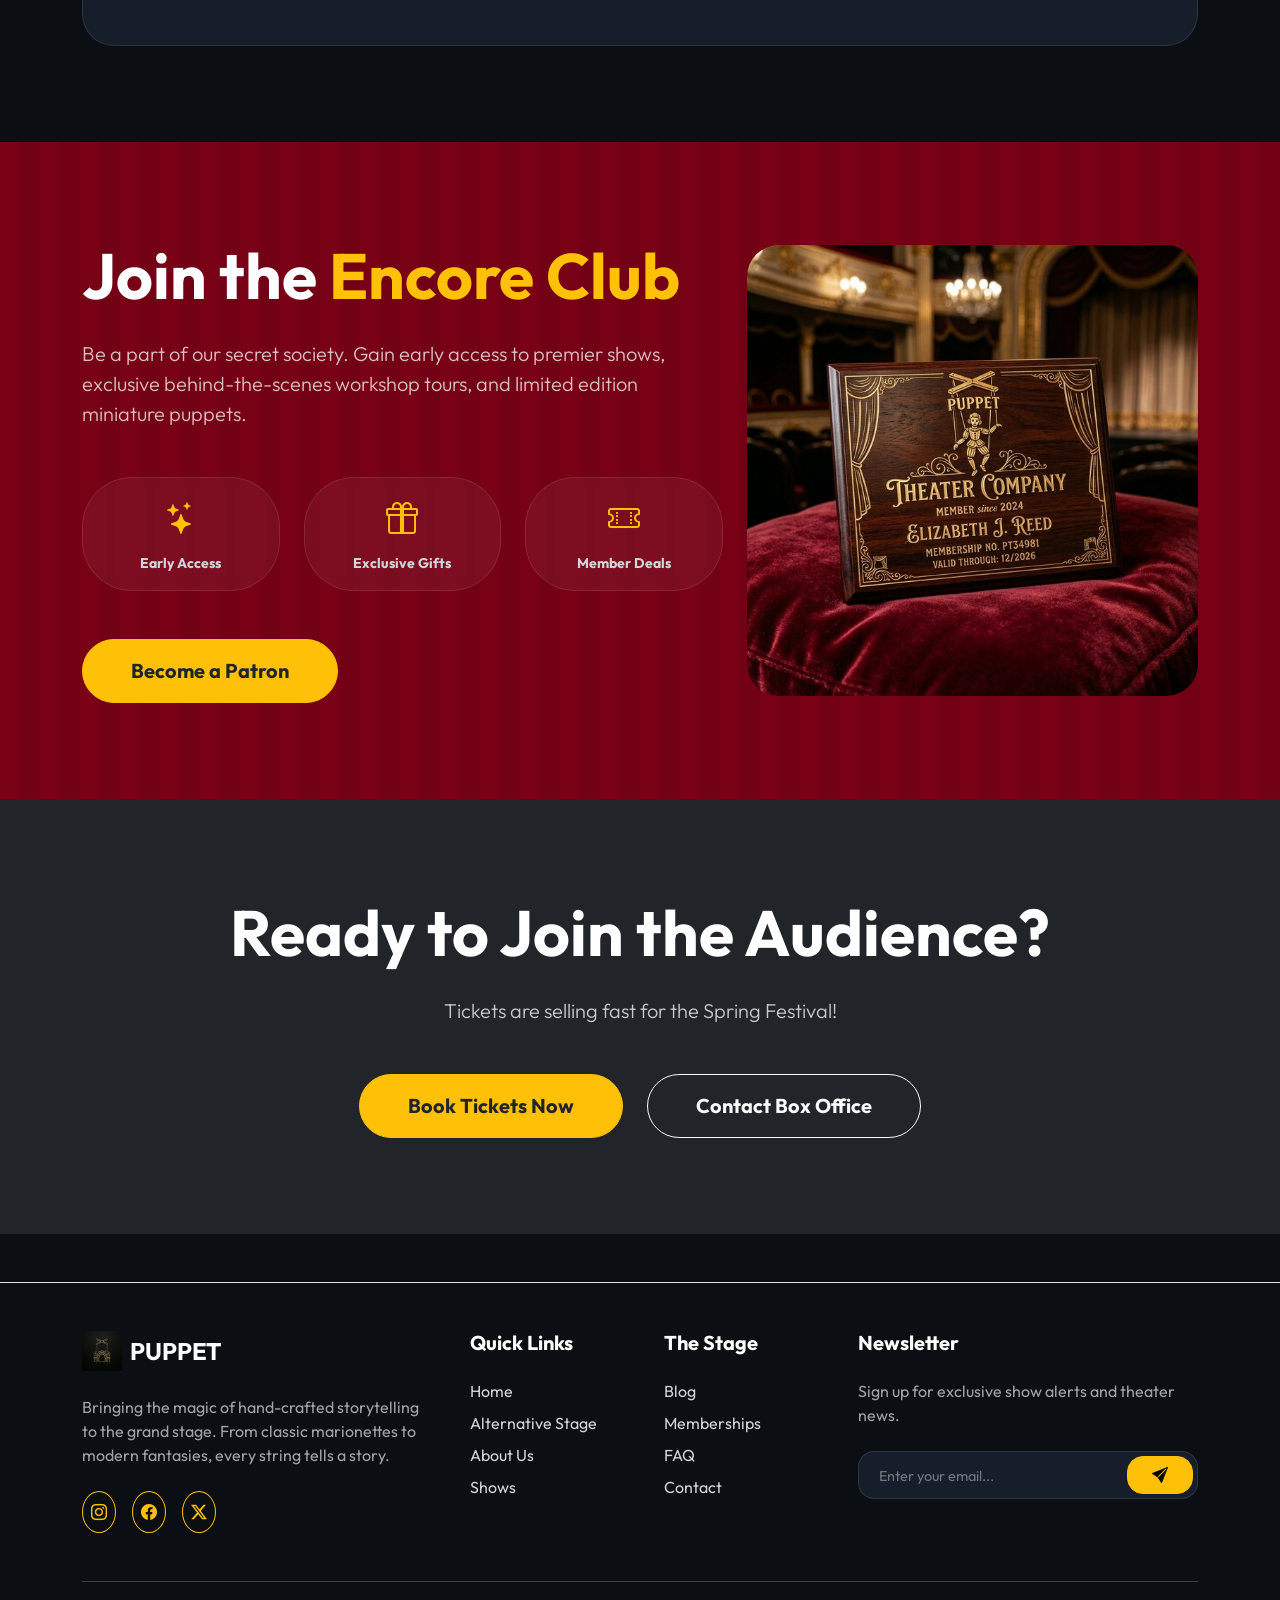
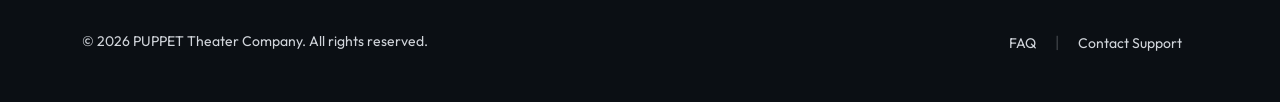
==== commit 11ca1e3b: "Add files via upload client third commit" ====
--- a/index.html
+++ b/index.html
@@ -10,6 +10,14 @@
     <link href="https://cdn.jsdelivr.net/npm/bootstrap-icons@1.11.1/font/bootstrap-icons.css" rel="stylesheet">
     <link href="https://fonts.googleapis.com/css2?family=Outfit:wght@300;400;600;700&display=swap" rel="stylesheet">
     <link rel="stylesheet" href="assets/css/style.css">
+    <style>
+        @media (max-width: 576px) {
+            .w-100-mobile {
+                width: 100% !important;
+                margin-bottom: 0.5rem;
+            }
+        }
+    </style>
 </head>
 
 <body class="loading">
@@ -61,10 +69,12 @@
                     ??</span></h1>
             <p class="lead mb-5 opacity-75 max-width-600 mx-auto">Discover a whimsical theater where strings tell
                 stories, <br>imaginations take flight, and magic is just a pull away.</p>
-            <div class="d-flex justify-content-center gap-3">
+            <div class="d-flex flex-column flex-sm-row justify-content-center align-items-center gap-3">
                 <a href="#featured"
-                    class="magnetic-btn btn btn-lg btn-outline-light border-2 px-5 text-decoration-none">View Shows</a>
-                <a href="about.html" class="magnetic-btn btn btn-lg btn-warning text-dark px-5 text-decoration-none">Our
+                    class="magnetic-btn btn btn-lg btn-outline-light border-2 px-5 text-decoration-none w-100-mobile">View
+                    Shows</a>
+                <a href="about.html"
+                    class="magnetic-btn btn btn-lg btn-warning text-dark px-5 text-decoration-none w-100-mobile">Our
                     Story</a>
             </div>
         </div>
@@ -146,9 +156,9 @@
         <div class="container">
             <div class="row align-items-center g-5">
                 <div class="col-lg-6 reveal">
-                    <div class="workshop-float">
-                        <img src="assets/images/workshop.png" alt="Workshop"
-                            class="img-fluid rounded-5 shadow-2xl border border-white border-opacity-10">
+                    <div class="workshop-float text-center">
+                        <img src="assets/images/h2-show5-updated.png" alt="Workshop"
+                            class="img-fluid rounded-5 shadow-2xl border border-white border-opacity-10 mx-auto d-block">
                     </div>
                 </div>
                 <div class="col-lg-6 reveal workshop-copy" style="transition-delay: 0.2s">
@@ -195,44 +205,45 @@
             </div>
         </div>
     </section>
-
     <!-- ??? NEW SECTION 3: THE ENCORE CLUB -->
     <section class="py-section bg-curtain-texture">
         <div class="container">
-            <div class="row align-items-center">
-                <div class="col-lg-7 reveal encore-slide">
+            <div class="row align-items-center justify-content-center">
+                <div class="col-lg-7 reveal encore-slide text-center text-lg-start">
                     <h2 class="display-3 fw-bold text-white mb-4">Join the <span class="text-warning">Encore Club</span>
                     </h2>
                     <p class="lead text-white opacity-75 mb-5">Be a part of our secret society. Gain early access to
                         premier shows, exclusive behind-the-scenes workshop tours, and limited edition miniature
                         puppets.</p>
-                    <div class="row g-4 mb-5">
-                        <div class="col-6 col-md-4">
-                            <div class="glass-pill p-3 text-center"><i
+                    <div class="row g-4 mb-5 justify-content-center justify-content-lg-start">
+                        <div class="col-12 col-sm-6 col-md-4">
+                            <div class="glass-pill p-3 text-center h-100"><i
                                     class="bi bi-stars text-warning d-block mb-2 fs-2"></i><span
                                     class="small fw-bold">Early Access</span></div>
                         </div>
-                        <div class="col-6 col-md-4">
-                            <div class="glass-pill p-3 text-center"><i
+                        <div class="col-12 col-sm-6 col-md-4">
+                            <div class="glass-pill p-3 text-center h-100"><i
                                     class="bi bi-gift text-warning d-block mb-2 fs-2"></i><span
                                     class="small fw-bold">Exclusive Gifts</span></div>
                         </div>
                         <div class="col-12 col-md-4">
-                            <div class="glass-pill p-3 text-center"><i
+                            <div class="glass-pill p-3 text-center h-100"><i
                                     class="bi bi-ticket-perforated text-warning d-block mb-2 fs-2"></i><span
                                     class="small fw-bold">Member Deals</span></div>
                         </div>
                     </div>
                     <a href="signup.html"
-                        class="encore-cta btn btn-warning btn-lg px-5 py-3 fw-bold text-dark rounded-pill">Become
+                        class="encore-cta btn btn-warning btn-lg px-5 py-3 fw-bold text-dark rounded-pill d-inline-block">Become
                         a Patron</a>
                 </div>
-                <div class="col-lg-5 reveal mt-4 mt-lg-0" style="transition-delay: 0.4s">
-                    <img src="assets/images/club.png" alt="Encore Club" class="img-fluid rounded-5 shadow-2xl">
-                </div>
-            </div>
-        </div>
-    </section>
+                <div class="col-lg-5 reveal mt-5 mt-lg-0 text-center" style="transition-delay: 0.4s">
+                    <img src="assets/images/pricing-member-new.png" alt="Encore Club"
+                        class="img-fluid rounded-5 shadow-2xl mx-auto">
+                </div>
+            </div>
+        </div>
+    </section>
+
 
     <!-- ?? EVENT BANNER / CTA -->
     <section class="py-section text-center text-white bg-dark overflow-hidden position-relative">
@@ -304,8 +315,7 @@
                     <h5 class="fw-bold mb-4 ">Newsletter</h5>
                     <p class="text-muted mb-4 opacity-75">Sign up for exclusive show alerts and theater news.</p>
                     <div class="input-group mb-3 bg-glass rounded-4 p-1">
-                        <input type="email"
-                            class="form-control bg-transparent border-0 placeholder-muted px-3"
+                        <input type="email" class="form-control bg-transparent border-0 placeholder-muted px-3"
                             placeholder="Enter your email...">
                         <button class="btn btn-warning rounded-4 px-4" type="button"><i
                                 class="bi bi-send-fill"></i></button>
@@ -331,4 +341,4 @@
     <script src="assets/js/main.js"></script>
 </body>
 
-</html>
+</html>
--- a/assets/css/style.css
+++ b/assets/css/style.css
@@ -46,6 +46,11 @@
     --puppet-gradient-stage: radial-gradient(circle at top, rgba(193, 18, 31, 0.05) 0%, transparent 70%);
 }
 
+html, body {
+    overflow-x: hidden;
+    max-width: 100%;
+}
+
 * {
     margin: 0;
     padding: 0;
@@ -127,17 +132,17 @@
     height: 140px;
 }
 
-.curtain-container {
-    position: fixed;
-    top: 0;
-    left: 0;
-    width: 100%;
-    height: 100%;
-    z-index: 9999;
-    display: flex;
-    pointer-events: none;
-    transition: opacity 1s ease-in-out;
-}
+.curtain-container {
+    position: fixed;
+    top: 0;
+    left: 0;
+    width: 100%;
+    height: 100%;
+    z-index: 9999;
+    display: none;
+    pointer-events: none;
+    transition: opacity 1s ease-in-out;
+}
 
 .curtain-side {
     flex: 1;
@@ -183,6 +188,25 @@
 .navbar-brand span {
     color: var(--puppet-text-light) !important;
     font-size: 1.5rem !important;
+}
+
+.nav-puppet .navbar-toggler {
+    border: 1px solid var(--glass-border);
+    padding: 5px 8px;
+    border-radius: 8px;
+    transition: all 0.3s ease;
+}
+
+.nav-puppet .navbar-toggler:focus {
+    box-shadow: 0 0 10px rgba(255, 215, 0, 0.3);
+}
+
+.nav-puppet .navbar-toggler-icon {
+    background-image: url("data:image/svg+xml,%3csvg xmlns='http://www.w3.org/2000/svg' viewBox='0 0 30 30'%3e%3cpath stroke='rgba(255, 215, 0, 1)' stroke-linecap='round' stroke-miterlimit='10' stroke-width='2' d='M4 7h22M4 15h22M4 23h22'/%3e%3c/svg%3e") !important;
+}
+
+body[data-theme='light'] .nav-puppet .navbar-toggler-icon {
+    filter: brightness(0.8);
 }
 
 .nav-link {
@@ -437,6 +461,23 @@
         transform: translateY(-10px) scale(1.01);
     }
 }
+@media (max-width: 992px) {
+    .py-section .row.align-items-center > [class*='col-lg-'] {
+        display: flex;
+        flex-direction: column;
+        align-items: center;
+        text-align: center;
+        margin-bottom: 2.5rem;
+    }
+
+    .py-section .row.align-items-center > [class*='col-lg-']:last-child {
+        margin-bottom: 0px;
+    }
+
+    .py-section .row.align-items-center > [class*='col-lg-'] img {
+        margin-inline: auto;
+    }
+}
 
 /* 🎭 SKEW HERO LAYOUT & RESPONSIVE FIXES */
 .skw-hero {
@@ -599,6 +640,14 @@
 .encore-cta {
     display: table;
     margin-inline: auto;
+    transition: all 0.3s var(--ease-puppet);
+}
+
+.encore-cta:hover {
+    transform: translateY(-8px) scale(1.05);
+    background-color: #FFFFFF !important;
+    color: #0B0F14 !important;
+    box-shadow: 0 15px 35px rgba(255, 215, 0, 0.4);
 }
 
 .glass-pill {
@@ -618,6 +667,33 @@
     color: #ffc107 !important;
 }
 
+/* 🔦 LIGHT MODE HERO CONTRAST FIXES */
+body[data-theme='light'] .hero-section .stage-depth-1 {
+    opacity: 0.35 !important; /* More transparent for better readability against dark text */
+}
+
+body[data-theme='light'] .hero-section h1 {
+    color: #0B0F14 !important;
+    text-shadow: 0 0 20px rgba(245, 230, 202, 1), 0 0 40px rgba(245, 230, 202, 0.8);
+}
+
+body[data-theme='light'] .hero-section .text-warning {
+    color: var(--puppet-accent) !important; /* Switch yellow to accent red in light mode for contrast */
+    text-shadow: 0 0 15px rgba(245, 230, 202, 0.9);
+}
+
+body[data-theme='light'] .hero-section p {
+    color: #0B0F14 !important;
+    text-shadow: 0 0 15px rgba(245, 230, 202, 1);
+    opacity: 1 !important;
+    font-weight: 500;
+}
+
+body[data-theme='light'] .hero-section .btn-outline-light {
+    border-color: #0B0F14 !important;
+    color: #0B0F14 !important;
+}
+
 body[data-theme='dark'] .string-theory-copy .text-muted {
     color: var(--puppet-text-light) !important;
     opacity: 0.82;
@@ -630,6 +706,42 @@
 .string-theory-copy .btn {
     display: table;
     margin-inline: auto;
+    transition: all 0.3s var(--ease-puppet);
+}
+
+body[data-theme='dark'] .string-theory-copy .btn:hover {
+    transform: translateY(-8px) scale(1.05);
+    background-color: #FFFFFF !important;
+    color: #0B0F14 !important;
+    box-shadow: 0 15px 35px rgba(255, 215, 0, 0.4);
+}
+
+body[data-theme='dark'] .workshop-float ~ div .btn:hover {
+    transform: translateY(-8px) scale(1.05);
+    background-color: #FFFFFF !important;
+    color: #0B0F14 !important;
+    box-shadow: 0 15px 35px rgba(255, 215, 0, 0.4);
+}
+
+body[data-theme='dark'] .workshop-float ~ div .btn[href="about.html"]:hover {
+    transform: translateY(-8px) scale(1.05);
+    background-color: #FFC107 !important;
+    color: #0B0F14 !important;
+    box-shadow: 0 15px 35px rgba(255, 215, 0, 0.4);
+}
+
+body[data-theme='dark'] .wisdom-sparkle .btn:hover {
+    transform: translateY(-8px) scale(1.05);
+    background-color: #FFFFFF !important;
+    color: #0B0F14 !important;
+    box-shadow: 0 15px 35px rgba(255, 215, 0, 0.4);
+}
+
+body[data-theme='dark'] .crystal-shimmer .btn:hover {
+    transform: translateY(-8px) scale(1.05);
+    background-color: #FFC107 !important;
+    color: #0B0F14 !important;
+    box-shadow: 0 15px 35px rgba(255, 215, 0, 0.4);
 }
 
 body[data-theme='dark'] .midnight-copy .text-muted {
@@ -659,6 +771,41 @@
     .midnight-copy .btn {
         display: table;
         margin-inline: auto;
+    }
+}
+
+@media (max-width: 767.98px) {
+    .audience-cta-group {
+        flex-direction: column;
+        align-items: center;
+    }
+
+    .audience-cta-group .magnetic-btn {
+        min-width: 220px;
+        text-align: center;
+    }
+
+    .midnight-copy h2 {
+        text-align: center;
+    }
+
+    .midnight-copy .btn {
+        display: table;
+        margin-inline: auto;
+    }
+
+    .wisdom-sparkle .d-flex.gap-3 {
+        flex-direction: column;
+        align-items: center;
+    }
+
+    .wisdom-sparkle .btn,
+    .vision-pulse .btn {
+        width: 100%;
+        max-width: 280px;
+        min-width: 200px;
+        text-align: center;
+        margin-inline: auto !important;
     }
 }
 
@@ -863,6 +1010,13 @@
     border-color: var(--puppet-accent) !important;
 }
 
+body[data-theme='dark'] .btn-hover-highlight:hover {
+    background-color: #ffffff !important;
+    color: #0b0f14 !important;
+    transform: translateY(-8px) scale(1.05);
+    box-shadow: 0 15px 35px rgba(255, 215, 0, 0.4);
+}
+
 /* Theme-aware Patron Outline Button */
 .btn-patron-outline {
     border: 2px solid white !important;
@@ -896,8 +1050,16 @@
     position: relative;
     overflow: hidden;
     border-radius: 20px;
-    transition: all 0.5s var(--ease-puppet);
+    width: 100%;
+    max-width: 100%;
     cursor: pointer;
+}
+
+.video-card img {
+    width: 100%;
+    height: auto;
+    object-fit: cover;
+    display: block;
 }
 
 .video-card:hover {
@@ -964,19 +1126,39 @@
     transition: all 0.5s cubic-bezier(0.175, 0.885, 0.32, 1.275);
 }
 
+/* 📱 LANDSCAPE CARD RESPONSIVE FIXES */
+@media (max-width: 991.98px) {
+    .anti-gravity-card .row.align-items-center > .col-lg-7 {
+        text-align: center;
+        display: flex;
+        justify-content: center;
+    }
+
+    .anti-gravity-card .row.align-items-center > .col-lg-7 img {
+        margin-inline: auto;
+    }
+}
+
 .social-bounce-item:hover {
     transform: translateY(-10px) scale(1.1);
-    color: var(--puppet-accent);
+    background-color: var(--puppet-accent) !important;
+    color: #0B0F14 !important;
+    border-color: var(--puppet-accent) !important;
+}
+
+body[data-theme='light'] .social-bounce-item:hover {
+    color: #FFFFFF !important;
+}
+
+body[data-theme='dark'] .form-control-puppet {
+    color: var(--puppet-text-light) !important;
+}
+
+body[data-theme='dark'] .form-control-puppet::placeholder {
+    color: rgba(255, 255, 255, 0.6) !important;
 }
 
 .secret-ink {
-    opacity: 0;
-    transform: translateY(20px);
-    filter: blur(5px);
-    transition: all 1.5s var(--ease-puppet);
-}
-
-.reveal.visible.secret-ink {
     opacity: 1;
     transform: translateY(0);
     filter: blur(0);
@@ -1069,4 +1251,4 @@
 
 footer .list-unstyled a:hover {
     color: var(--puppet-accent) !important;
-}+}
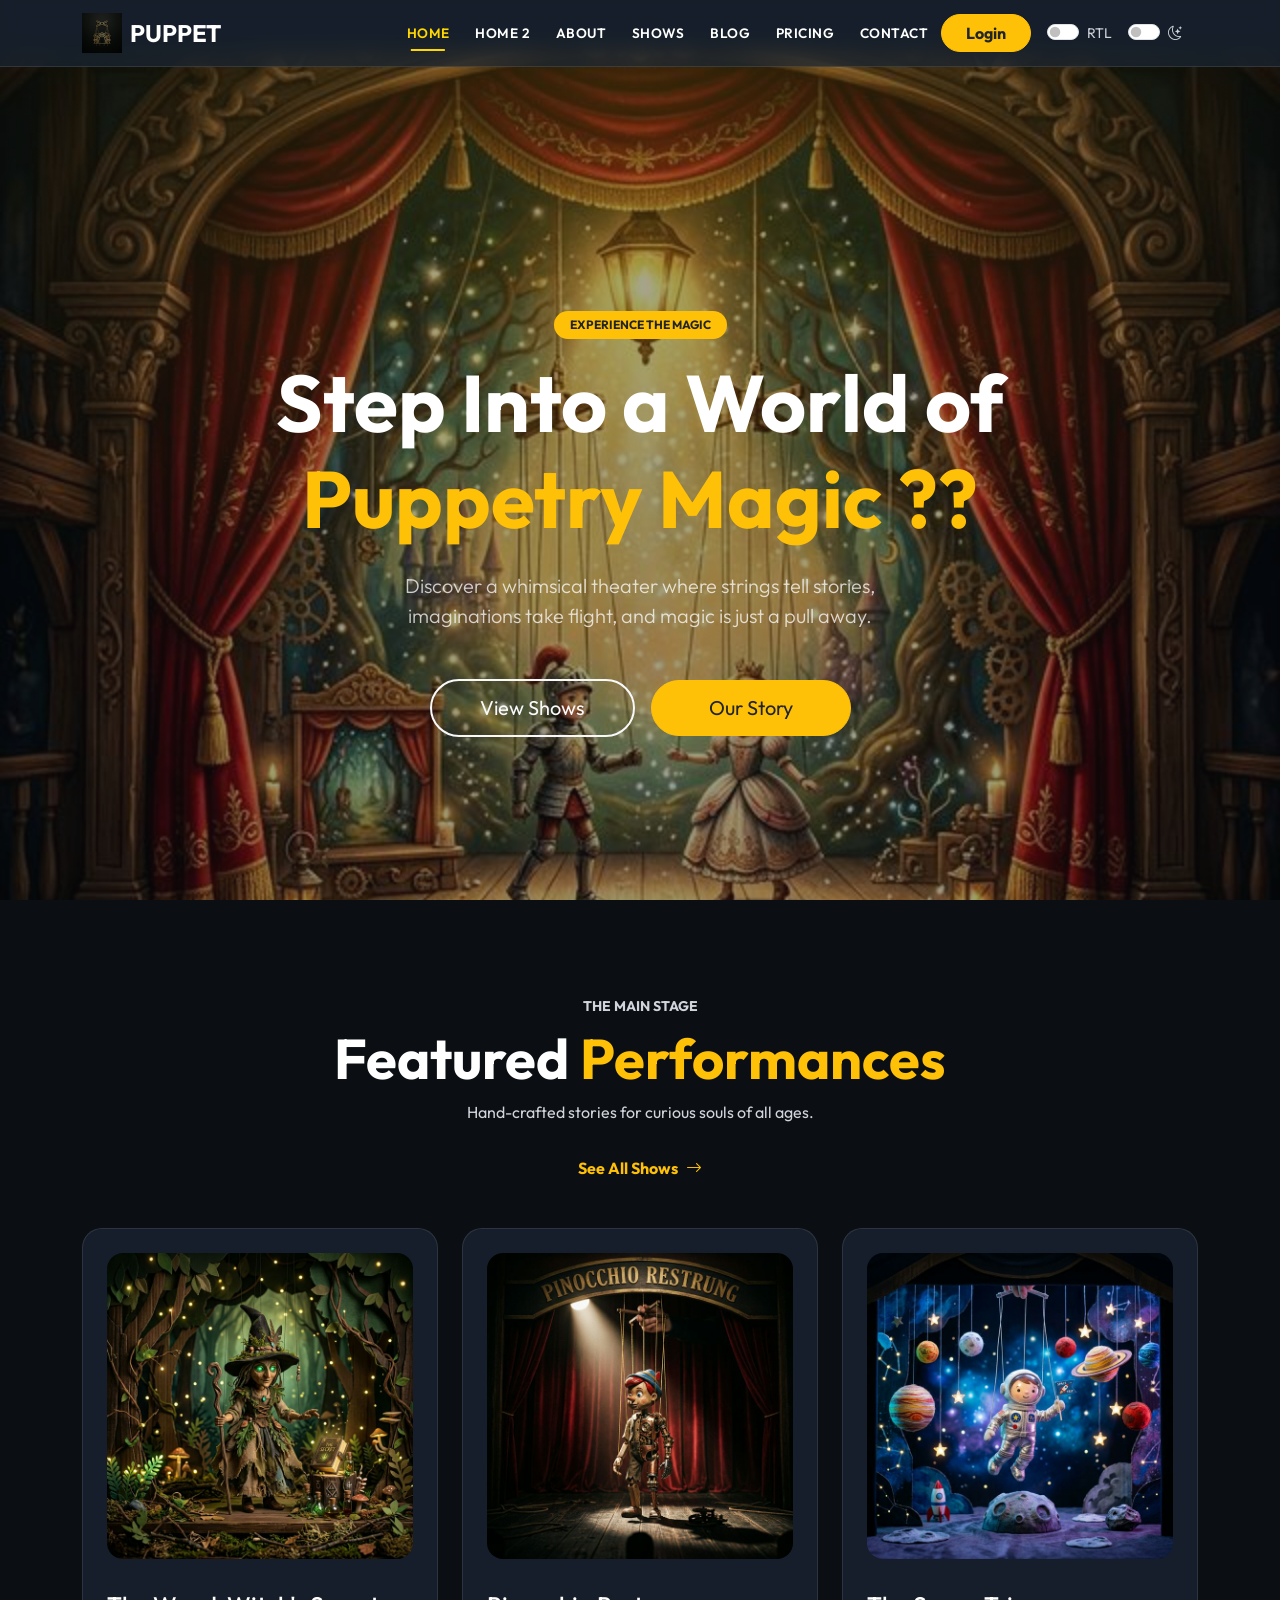
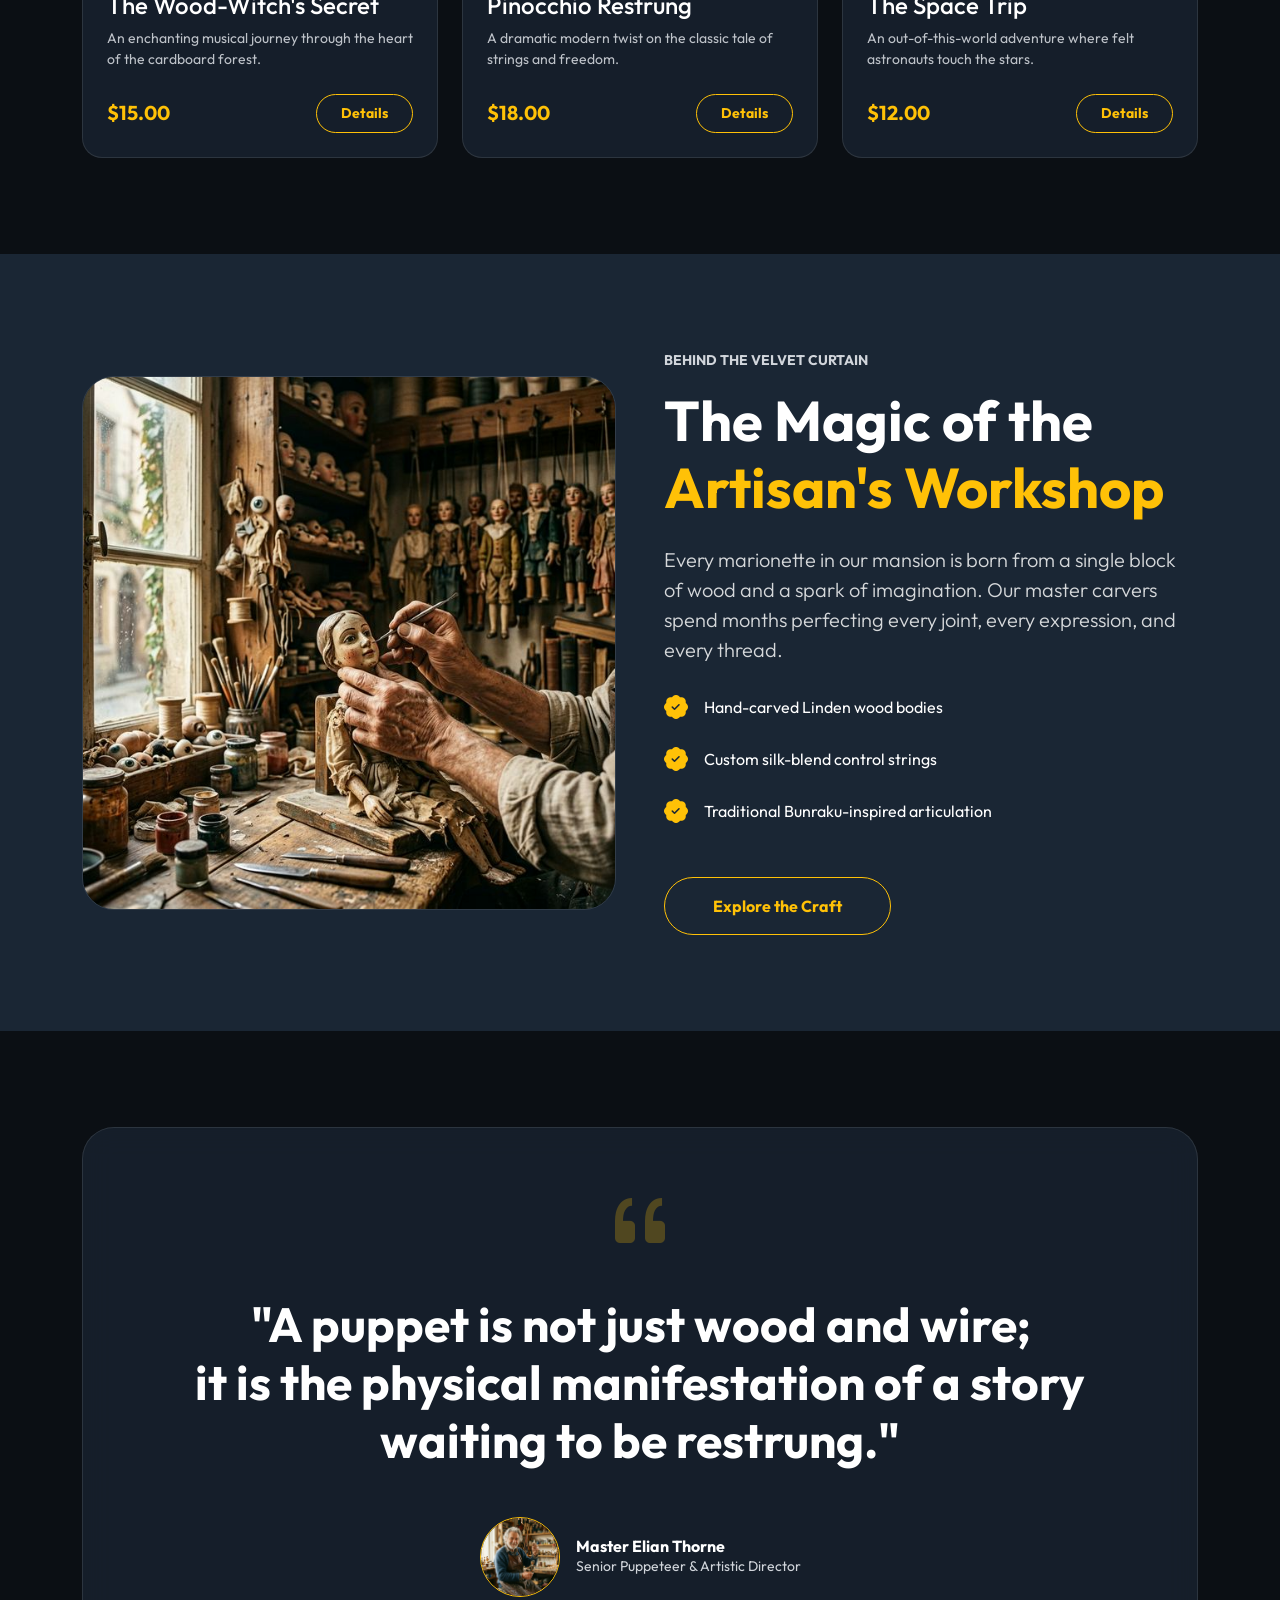
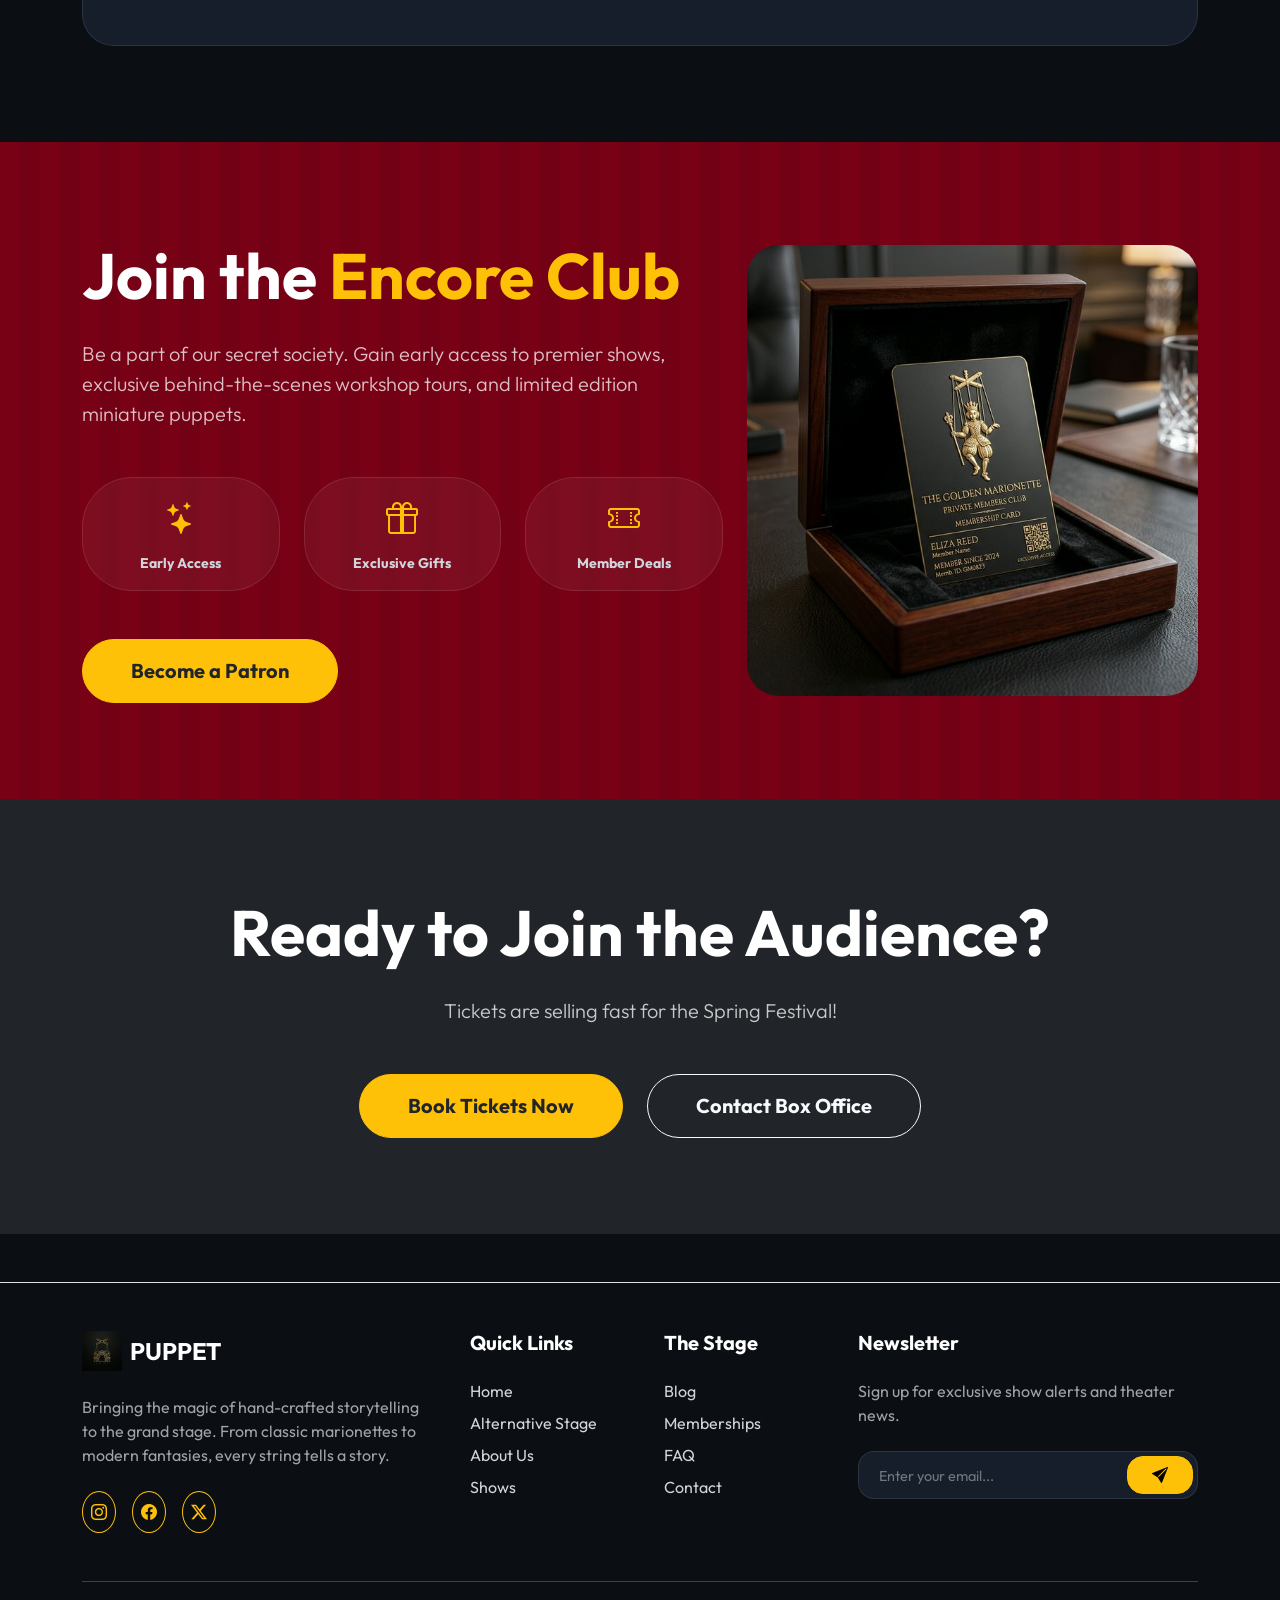
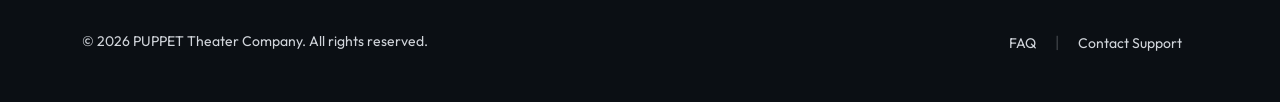
==== commit 0b4fa353: "Add files via upload Client Second Commit" ====
--- a/index.html
+++ b/index.html
@@ -15,6 +15,12 @@
             .w-100-mobile {
                 width: 100% !important;
                 margin-bottom: 0.5rem;
+            }
+        }
+
+        @media (min-width: 576px) {
+            .btn-hero-size {
+                min-width: 200px;
             }
         }
     </style>
@@ -71,10 +77,10 @@
                 stories, <br>imaginations take flight, and magic is just a pull away.</p>
             <div class="d-flex flex-column flex-sm-row justify-content-center align-items-center gap-3">
                 <a href="#featured"
-                    class="magnetic-btn btn btn-lg btn-outline-light border-2 px-5 text-decoration-none w-100-mobile">View
+                    class="magnetic-btn btn btn-lg btn-outline-light border-2 px-5 text-decoration-none w-100-mobile btn-hero-size">View
                     Shows</a>
                 <a href="about.html"
-                    class="magnetic-btn btn btn-lg btn-warning text-dark px-5 text-decoration-none w-100-mobile">Our
+                    class="magnetic-btn btn btn-lg btn-warning text-dark px-5 text-decoration-none w-100-mobile btn-hero-size">Our
                     Story</a>
             </div>
         </div>
@@ -195,7 +201,7 @@
                 <h2 class="display-5 fw-bold mb-5 italic">"A puppet is not just wood and wire; <br>it is the physical
                     manifestation of a story <br>waiting to be restrung."</h2>
                 <div class="d-flex justify-content-center align-items-center gap-3">
-                    <img src="assets/images/wisdom.png" alt="Wisdom" class="rounded-circle border border-warning"
+                    <img src="assets/images/index-wisdom.png" alt="Wisdom" class="rounded-circle border border-warning"
                         width="80" height="80" style="object-fit: cover;">
                     <div class="text-start">
                         <h4 class="h6 mb-0 fw-bold">Master Elian Thorne</h4>
@@ -237,7 +243,7 @@
                         a Patron</a>
                 </div>
                 <div class="col-lg-5 reveal mt-5 mt-lg-0 text-center" style="transition-delay: 0.4s">
-                    <img src="assets/images/pricing-member-new.png" alt="Encore Club"
+                    <img src="assets/images/pricing-member-v2.png" alt="Encore Club"
                         class="img-fluid rounded-5 shadow-2xl mx-auto">
                 </div>
             </div>
--- a/assets/css/style.css
+++ b/assets/css/style.css
@@ -1252,3 +1252,6 @@
 footer .list-unstyled a:hover {
     color: var(--puppet-accent) !important;
 }
+
+[data-theme='light'] footer .list-unstyled a:hover { color: #FFD700 !important; }
+[data-theme='light'] .hover-warning:hover { color: #FFD700 !important; }
